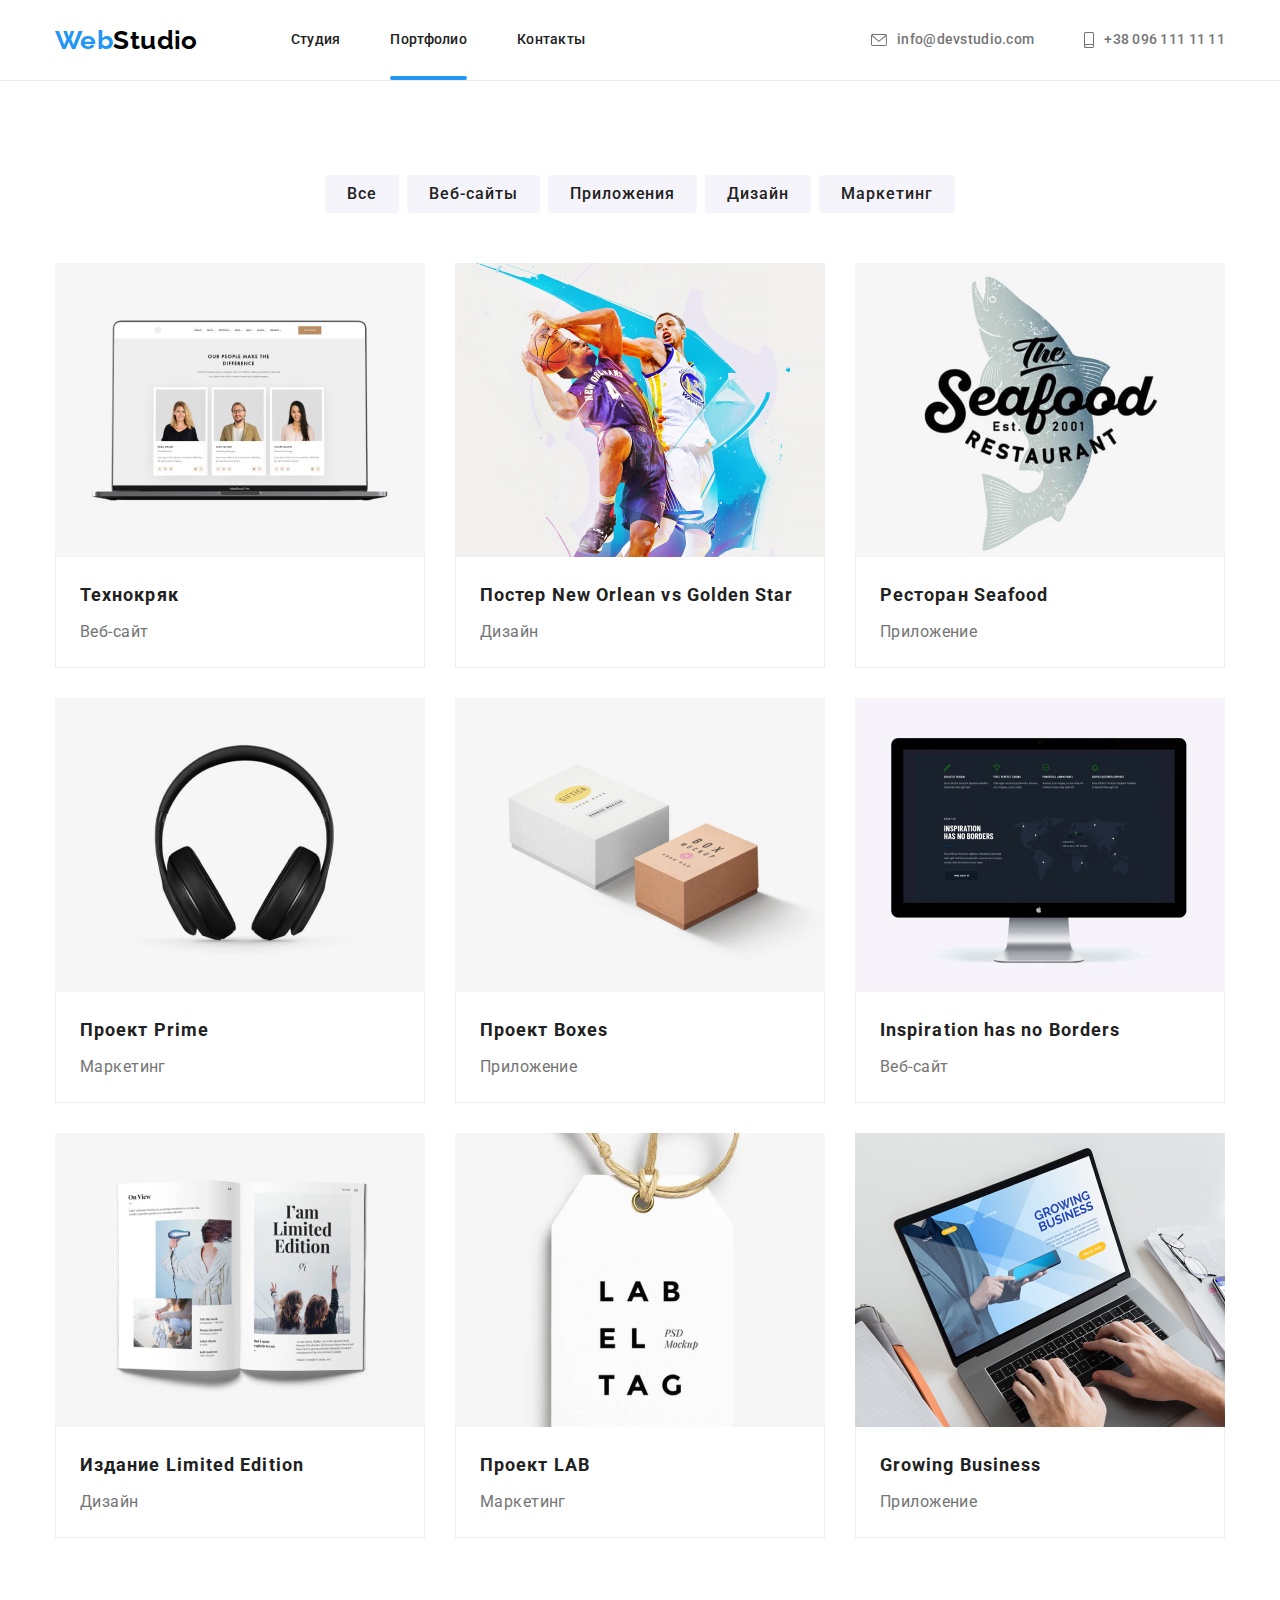
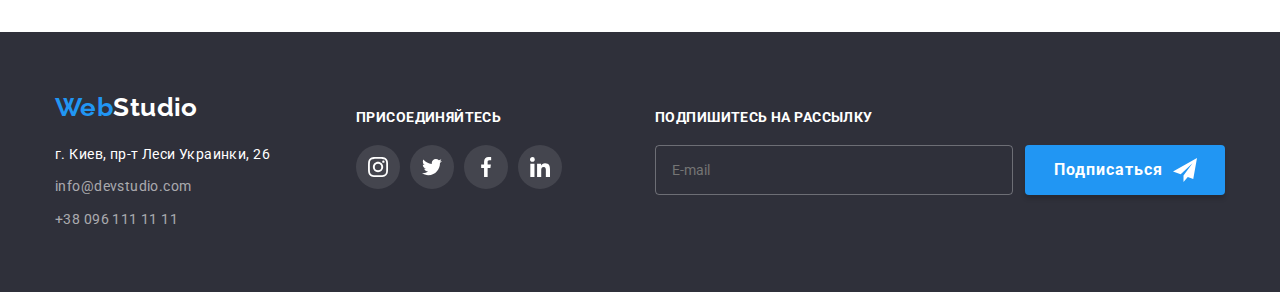
==== portfolio.html @ c4528b5d "initial commit" ====
<!DOCTYPE html>
<html lang="ru">
  <head>
    <meta charset="UTF-8" />
    <meta http-equiv="X-UA-Compatible" content="IE=edge" />
    <meta name="viewport" content="width=device-width, initial-scale=1.0" />
    <title>Portfolio</title>
    <link rel="preconnect" href="https://fonts.googleapis.com" />
    <link rel="preconnect" href="https://fonts.gstatic.com" crossorigin />
    <link
      href="https://fonts.googleapis.com/css2?family=Raleway:wght@700&family=Roboto:wght@400;500;700;900&display=swap"
      rel="stylesheet"
    />
    <link
      rel="stylesheet"
      href="https://cdnjs.cloudflare.com/ajax/libs/modern-normalize/1.1.0/modern-normalize.min.css"
    />
    <link rel="stylesheet" href="./css/main.min.css" />
  </head>
  <body>
    <header class="header">
      <div class="container main-nav">
        <nav class="main-nav__item">
          <a href="./index.html" class="logo"> <span>Web<span class="logo__item--black">Studio</span></a>
          <ul class="site-nav">
            <li class="site-nav__item"><a href="./index.html" class="site-nav__link">Студия</a></li>
            <li class="site-nav__item"><a href="./portfolio.html" class="site-nav__link site-nav__link--current">Портфолио</a></li>
            <li class="site-nav__item"><a href="" class="site-nav__link">Контакты</a></li>
          </ul>
        </nav>
        <ul class="address">
          <li class="address__item">
            <a href="mailto:info@devstudio.com" class="address__link">
              <svg width="16" height="12" class="address__icon">
                <use href="./img/sprite.svg#icon-envelope"></use></svg>
                info@devstudio.com
              </a>
          </li>
          <li class="address__item">
            <a href="tel:+380961111111" class="address__link">
              <svg width="10" height="16" class="address__icon">
                <use href="./img/sprite.svg#icon-smartphone"></use>
              </svg>
              +38 096 111 11 11</a>
          </li>
        </ul>
      </div>
    </header>

    <main>
      <section class="section">
        <div class="container">
          <ul class="filter">
            <li class="filter__item">
              <button type="button" class="button filter__button">Все</button>
            </li>
            <li class="filter__item">
              <button type="button" class="button filter__button">Веб-сайты</button>
            </li>
            <li class="filter__item">
              <button type="button" class="button filter__button">Приложения</button>
            </li>
            <li class="filter__item">
              <button type="button" class="button filter__button">Дизайн</button>
            </li>
            <li class="filter__item">
              <button type="button" class="button filter__button">Маркетинг</button>
            </li>
          </ul>

          <ul class="works-list">
            <li class="works-list__item">
              <a href="" class="works-list__link">
                <div class="works-list__thumb">
                  <div class="overlay">
                    <p class="overlay__description">
                      Технокряк это современная площадка распространения коронавируса. Компании
                      используют эту платформу для цифрового шпионажа и атак на защищённые сервера
                      конкурентов.
                    </p>
                  </div>
                  <img src="./img/techcrack.jpg" alt="Технокряк" class="works-list__image" />
                </div>

                <div class="works-list__meta">
                  <h3 class="works-list__title">Технокряк</h3>
                  <p class="works-list__description">Веб-сайт</p>
                </div>
              </a>
            </li>
            <li class="works-list__item">
              <a href="" class="works-list__link">
                <div class="works-list__thumb">
                  <div class="overlay">
                    <p class="overlay__description">
                      Технокряк это современная площадка распространения коронавируса. Компании
                      используют эту платформу для цифрового шпионажа и атак на защищённые сервера
                      конкурентов.
                    </p>
                  </div>
                  <img src="./img/poster.jpg" alt="Постер" class="works-list__image" />
                </div>

                <div class="works-list__meta">
                  <h3 class="works-list__title">Постер New Orlean vs Golden Star</h3>
                  <p class="works-list__description">Дизайн</p>
                </div>
              </a>
            </li>
            <li class="works-list__item">
              <a href="" class="works-list__link">
                <div class="works-list__thumb">
                  <div class="overlay">
                    <p class="overlay__description">
                      Технокряк это современная площадка распространения коронавируса. Компании
                      используют эту платформу для цифрового шпионажа и атак на защищённые сервера
                      конкурентов.
                    </p>
                  </div>
                  <img src="./img/seafood.jpg" alt="Seafood" class="works-list__image" />
                </div>

                <div class="works-list__meta">
                  <h3 class="works-list__title">Ресторан Seafood</h3>
                  <p class="works-list__description">Приложение</p>
                </div>
              </a>
            </li>
            <li class="works-list__item">
              <a href="" class="works-list__link">
                <div class="works-list__thumb">
                  <div class="overlay">
                    <p class="overlay__description">
                      Технокряк это современная площадка распространения коронавируса. Компании
                      используют эту платформу для цифрового шпионажа и атак на защищённые сервера
                      конкурентов.
                    </p>
                  </div>
                  <img src="./img/prime.jpg" alt="Prime" class="works-list__image" />
                </div>

                <div class="works-list__meta">
                  <h3 class="works-list__title">Проект Prime</h3>
                  <p class="works-list__description">Маркетинг</p>
                </div>
              </a>
            </li>
            <li class="works-list__item">
              <a href="" class="works-list__link">
                <div class="works-list__thumb">
                  <div class="overlay">
                    <p class="overlay__description">
                      Технокряк это современная площадка распространения коронавируса. Компании
                      используют эту платформу для цифрового шпионажа и атак на защищённые сервера
                      конкурентов.
                    </p>
                  </div>
                  <img src="./img/boxes.jpg" alt="Boxes" class="works-list__image" />
                </div>

                <div class="works-list__meta">
                  <h3 class="works-list__title">Проект Boxes</h3>
                  <p class="works-list__description">Приложение</p>
                </div>
              </a>
            </li>
            <li class="works-list__item">
              <a href="" class="works-list__link">
                <div class="works-list__thumb">
                  <div class="overlay">
                    <p class="overlay__description">
                      Технокряк это современная площадка распространения коронавируса. Компании
                      используют эту платформу для цифрового шпионажа и атак на защищённые сервера
                      конкурентов.
                    </p>
                  </div>
                  <img src="./img/inspiration.jpg" alt="Inspiration" class="works-list__image" />
                </div>

                <div class="works-list__meta">
                  <h3 class="works-list__title">Inspiration has no Borders</h3>
                  <p class="works-list__description">Веб-сайт</p>
                </div>
              </a>
            </li>
            <li class="works-list__item">
              <a href="" class="works-list__link">
                <div class="works-list__thumb">
                  <div class="overlay">
                    <p class="overlay__description">
                      Технокряк это современная площадка распространения коронавируса. Компании
                      используют эту платформу для цифрового шпионажа и атак на защищённые сервера
                      конкурентов.
                    </p>
                  </div>
                  <img src="./img/limited.jpg" alt="Limited Edition" class="works-list__image" />
                </div>

                <div class="works-list__meta">
                  <h3 class="works-list__title">Издание Limited Edition</h3>
                  <p class="works-list__description">Дизайн</p>
                </div>
              </a>
            </li>
            <li class="works-list__item">
              <a href="" class="works-list__link">
                <div class="works-list__thumb">
                  <div class="overlay">
                    <p class="overlay__description">
                      Технокряк это современная площадка распространения коронавируса. Компании
                      используют эту платформу для цифрового шпионажа и атак на защищённые сервера
                      конкурентов.
                    </p>
                  </div>
                  <img src="./img/lab.jpg" alt="Проект LAB" class="works-list__image" />
                </div>

                <div class="works-list__meta">
                  <h3 class="works-list__title">Проект LAB</h3>
                  <p class="works-list__description">Маркетинг</p>
                </div>
              </a>
            </li>
            <li class="works-list__item">
              <a href="" class="works-list__link">
                <div class="works-list__thumb">
                  <div class="overlay">
                    <p class="overlay__description">
                      Технокряк это современная площадка распространения коронавируса. Компании
                      используют эту платформу для цифрового шпионажа и атак на защищённые сервера
                      конкурентов.
                    </p>
                  </div>
                  <img src="./img/business.jpg" alt="Growing Business" class="works-list__image" />
                </div>
                <div class="works-list__meta">
                  <h3 class="works-list__title">Growing Business</h3>
                  <p class="works-list__description">Приложение</p>
                </div>
              </a>
            </li>
          </ul>
        </div>
      </section>
    </main>
    <footer class="footer">
      <div class="container footer__content">
        <div class="footer-address">
          <a href="./index.html" class="logo footer__logo">
            <span class="logo ">Web</span><span class="logo__item--white">Studio</span>
          </a>
          <address class="footer-address__item">г. Киев, пр-т Леси Украинки, 26</address>
          <ul class="contact">
            <li class="contact__item">
              <a href="mailto:info@devstudio.com" class="contact__link">info@devstudio.com</a>
            </li>
            <li class="contact__item">
              <a href="tel:+380961111111" class="contact__link">+38 096 111 11 11</a>
            </li>
          </ul>
        </div>
        <div class="footer-join">
          <h4 class="footer__title">Присоединяйтесь</h4>
          <ul class="social">
                  <li class="social__item">
                    <a href="/" class="social__link social__link--gray">
                      <svg class="social__icon social__icon--white">
                        <use href="./img/sprite.svg#icon-instagram"></use>
                      </svg>
                    </a>
                  </li>
                  <li class="social__item">
                    <a href="/" class="social__link social__link--gray">
                      <svg class="social__icon social__icon--white">
                        <use href="./img/sprite.svg#icon-twitter"></use>
                      </svg>
                    </a>
                  </li>
                  <li class="social__item">
                    <a href="/" class="social__link social__link--gray">
                      <svg class="social__icon social__icon--white">
                        <use href="./img/sprite.svg#icon-facebook"></use>
                      </svg>
                    </a>
                  </li>
                  <li class="social__item">
                    <a href="/" class="social__link social__link--gray">
                      <svg class="social__icon social__icon--white">
                        <use href="./img/sprite.svg#icon-linkedin"></use>
                      </svg>
                    </a>
                  </li>
                </ul>
        </div>
        <div class="footer__item footer__item--big-margin">
          <h4 class="footer__title">Подпишитесь на рассылку</h4>
          <form class="subscribe-form">
              <input type="email" class="subscribe-form__input" placeholder="E-mail" name="user-email">
            <button type="submit" class="subscribe-form__button button">Подписаться
              <svg class="subscribe-form__icon">
                  <use href="./img/sprite.svg#icon-send"></use>
                </svg>
              </button>
            </form>
        </div>
      </div>
    </footer>
  </body>
</html>
---- css/main.min.css ----
body{background-color:#fff;color:#757575;font-family:'Roboto', sans-serif;letter-spacing:0.03em;font-size:14px}a{text-decoration:none}ul{padding-left:0;margin-top:0;margin-bottom:0}h1,h2,h3,p{margin:0}ul{list-style:none}.container{width:1200px;margin-left:auto;margin-right:auto;padding-left:15px;padding-right:15px}.header{border-bottom:1px solid #ececec}.logo{display:-webkit-inline-box;display:-ms-inline-flexbox;display:inline-flex;color:#2196f3;font-family:'Raleway', sans-serif;font-weight:700;font-size:26px;line-height:1.19}.logo__item--black{color:#000}.logo__item--white{color:#fff}.main-nav,.main-nav__item{display:-webkit-box;display:-ms-flexbox;display:flex;-webkit-box-align:center;-ms-flex-align:center;align-items:center}.site-nav{position:relative;display:-webkit-box;display:-ms-flexbox;display:flex;margin-left:93px}.site-nav__item:not(:last-child){margin-right:50px}.site-nav__link{position:relative;display:block;padding-top:32px;padding-bottom:32px;color:#212121;font-weight:500;line-height:1.14;letter-spacing:0.02em;-webkit-transition:color 250ms cubic-bezier(0.4, 0, 0.2, 1);transition:color 250ms cubic-bezier(0.4, 0, 0.2, 1)}.site-nav__link:hover,.site-nav__link:focus{color:#2196f3}.site-nav__link--current::after{content:'';display:inline-block;position:absolute;left:0;bottom:0;width:100%;height:4px;background-color:#2196f3;border-radius:2px}.address{display:-webkit-box;display:-ms-flexbox;display:flex;margin-left:auto}.address__item{display:-webkit-inline-box;display:-ms-inline-flexbox;display:inline-flex;-webkit-box-align:center;-ms-flex-align:center;align-items:center}.address__link{display:-webkit-inline-box;display:-ms-inline-flexbox;display:inline-flex;-webkit-box-align:center;-ms-flex-align:center;align-items:center;color:#757575;font-weight:500;line-height:1.14;letter-spacing:0.02em;-webkit-transition:color 250ms cubic-bezier(0.4, 0, 0.2, 1);transition:color 250ms cubic-bezier(0.4, 0, 0.2, 1)}.address__icon{fill:currentColor;margin-right:10px;-webkit-transition:fill 250ms cubic-bezier(0.4, 0, 0.2, 1);transition:fill 250ms cubic-bezier(0.4, 0, 0.2, 1)}.address__item:not(:last-child){margin-right:50px}.address__link:hover,.address__link:focus{color:#2196f3}.addresses__link:hover .address__icon,.addresses__link:focus .address__icon{fill:#2196f3}.hero-bground{max-width:1600px;height:600px;margin-left:auto;margin-right:auto;background-image:-webkit-gradient(linear, left top, right top, from(rgba(47,48,58,0.4)), to(rgba(47,48,58,0.4))),url("../img/heroimage.jpg");background-image:linear-gradient(to right, rgba(47,48,58,0.4), rgba(47,48,58,0.4)),url("../img/heroimage.jpg");background-position:cover;background-color:#2f303a}.hero{padding-top:200px;padding-bottom:200px;text-align:center}.hero__title{color:#fff;font-weight:900;font-size:44px;line-height:1.36;text-align:center;letter-spacing:0.06em;text-transform:uppercase;width:696px;margin-bottom:30px;margin-right:auto;margin-left:auto}.button{font-weight:700;font-size:16px;line-height:1.87;letter-spacing:0.06em;color:#fff;background-color:#2196f3;border:none;padding:10px 32px;border-radius:4px;min-width:200px;-webkit-transition:background-color 250ms cubic-bezier(0.4, 0, 0.2, 1),color 250ms cubic-bezier(0.4, 0, 0.2, 1);transition:background-color 250ms cubic-bezier(0.4, 0, 0.2, 1),color 250ms cubic-bezier(0.4, 0, 0.2, 1);-webkit-box-shadow:0px 4px 4px rgba(0,0,0,0.15);box-shadow:0px 4px 4px rgba(0,0,0,0.15)}.button:hover,.button:focus{color:#2196f3;background-color:#fff;cursor:pointer}.backdrop{position:fixed;top:0;left:0;width:100%;height:100%;z-index:2;background-color:rgba(0,0,0,0.2);opacity:1;-webkit-transition:opacity 250ms cubic-bezier(0.4, 0, 0.2, 1);transition:opacity 250ms cubic-bezier(0.4, 0, 0.2, 1)}.is-hidden{opacity:0;pointer-events:none}.modal{position:absolute;top:50%;left:50%;padding:40px;-webkit-transform:translate(-50%, -50%) scale(1);transform:translate(-50%, -50%) scale(1);width:528px;height:581px;-webkit-box-shadow:0px 1px 3px rgba(0,0,0,0.12),0px 1px 1px rgba(0,0,0,0.14),0px 2px 1px rgba(0,0,0,0.2);box-shadow:0px 1px 3px rgba(0,0,0,0.12),0px 1px 1px rgba(0,0,0,0.14),0px 2px 1px rgba(0,0,0,0.2);border-radius:4px;background-color:#fff;-webkit-transform:translate(-50%, -50%) scale(1.1);transform:translate(-50%, -50%) scale(1.1);-webkit-transition:-webkit-transform 250ms cubic-bezier(0.4, 0, 0.2, 1);transition:-webkit-transform 250ms cubic-bezier(0.4, 0, 0.2, 1);transition:transform 250ms cubic-bezier(0.4, 0, 0.2, 1);transition:transform 250ms cubic-bezier(0.4, 0, 0.2, 1), -webkit-transform 250ms cubic-bezier(0.4, 0, 0.2, 1)}.modal__title{font-weight:700;font-size:20px;line-height:1.15;text-align:center;color:#212121;margin-bottom:30px}.close{position:absolute;top:8px;right:8px;cursor:pointer;border:1px solid rgba(0,0,0,0.1);border-radius:50%;width:32px;height:32px;padding:6px;background-color:#fff}.close__icon{width:18px;height:18px;-webkit-transition:fill 250ms cubic-bezier(0.4, 0, 0.2, 1);transition:fill 250ms cubic-bezier(0.4, 0, 0.2, 1)}.close:hover .close__icon,.close:focus .close__icon{fill:#2196f3}.form__block{margin-bottom:10px}.form__block--big-margin{margin-bottom:20px}.form__label{display:block;width:auto;font-size:12px;line-height:1.16;letter-spacing:0.01em;color:#757575;text-align:left}.form__field{position:relative}.form__input{display:block;width:100%;height:40px;padding:11px 12px;padding-left:42px;margin-top:4px;border:1px solid rgba(33,33,33,0.2);border-radius:4px;outline:none;-webkit-transition:border-color 250ms cubic-bezier(0.4, 0, 0.2, 1);transition:border-color 250ms cubic-bezier(0.4, 0, 0.2, 1)}.form__icon{position:absolute;top:50%;left:12px;-webkit-transform:translateY(-50%);transform:translateY(-50%);width:18px;height:18px;-webkit-transition:fill 250ms cubic-bezier(0.4, 0, 0.2, 1);transition:fill 250ms cubic-bezier(0.4, 0, 0.2, 1)}.form__input:focus{border:1px solid #2196f3}.form__input:focus+.form__icon{fill:#2196f3}.form__input--big{padding-left:16px;height:120px;resize:none}.form__input--big::-webkit-input-placeholder{color:rgba(117,117,117,0.5)}.form__input--big:-ms-input-placeholder{color:rgba(117,117,117,0.5)}.form__input--big::-ms-input-placeholder{color:rgba(117,117,117,0.5)}.form__input--big::placeholder{color:rgba(117,117,117,0.5)}.policy{display:-webkit-box;display:-ms-flexbox;display:flex;-webkit-box-align:center;-ms-flex-align:center;align-items:center;font-size:14px;line-height:1.71}.policy__link{display:inline-block;color:#2196f3;text-decoration:underline;margin-left:5px}.policy__submit{margin-top:30px}.policy__checkbox{position:absolute;width:1px;height:1px;margin:-1px;border:0;padding:0;clip:rect(0 0 0 0);overflow:hidden}.policy__checkbox--custom{display:block;width:16px;height:15px;background-color:#fff;border:2px solid #212121;border-radius:2px;margin-right:7px}.policy__checkbox:checked+.policy__checkbox--custom{background-color:#2196f3;background-image:url(../img/icon-check.svg);background-size:cover;border-color:transparent;background-origin:border-box}.section{padding:94px 0}.section--no-padding{padding-top:0}.section__title{color:#212121;font-weight:700;font-size:36px;line-height:1.17;text-align:center;margin-bottom:50px}.section--gray{background-color:#f5f4fa}.benefit{display:-webkit-inline-box;display:-ms-inline-flexbox;display:inline-flex}.benefit__item:not(:last-child){margin-right:30px}.benefit__thumb{display:-webkit-box;display:-ms-flexbox;display:flex;width:270px;height:120px;background-color:#f5f4fa;border-radius:4px;padding-top:25px;padding-bottom:25px;margin-bottom:30px;margin-right:0}.benefit__icon{width:70px;height:70px;margin-left:auto;margin-right:auto;-webkit-box-align:center;-ms-flex-align:center;align-items:center}.benefit__title{color:#212121;font-weight:700;font-size:14px;line-height:1.14;text-transform:uppercase;margin-bottom:10px}.benefit__description{font-weight:400;font-size:14px;line-height:1.71}.works{display:-webkit-box;display:-ms-flexbox;display:flex}.works__image{display:block;width:370px}.works__thumb{position:relative}.works__description{position:absolute;left:0;bottom:0;width:100%;height:70px;padding-top:27px;color:#fff;background-color:rgba(47,48,58,0.8);text-align:center;font-weight:700;line-height:1.14;text-align:center;text-transform:uppercase}.works__item:not(:last-child){margin-right:30px}.team{display:-webkit-box;display:-ms-flexbox;display:flex}.team__item{background-color:#fff;-webkit-box-shadow:0px 1px 3px rgba(0,0,0,0.12),0px 1px 1px rgba(0,0,0,0.14),0px 2px 1px rgba(0,0,0,0.2);box-shadow:0px 1px 3px rgba(0,0,0,0.12),0px 1px 1px rgba(0,0,0,0.14),0px 2px 1px rgba(0,0,0,0.2);border-radius:0px 0px 4px 4px}.team__image{display:block;width:270px}.team__title{color:var(--title-text-color);margin-bottom:10px;font-weight:500;font-size:16px;line-height:1.19;text-align:center}.team__profession{font-weight:400;font-size:16px;line-height:1.19;text-align:center;margin-bottom:16px}.team__description{padding-top:30px;padding-bottom:30px}.team__item:not(:last-child){margin-right:30px}.social{display:-webkit-box;display:-ms-flexbox;display:flex;-webkit-box-pack:center;-ms-flex-pack:center;justify-content:center}.social__icon{width:20px;height:20px;fill:#afb1b8;-webkit-transition:fill 250ms cubic-bezier(0.4, 0, 0.2, 1);transition:fill 250ms cubic-bezier(0.4, 0, 0.2, 1)}.social__icon--white{fill:#fff}.social__link{display:-webkit-inline-box;display:-ms-inline-flexbox;display:inline-flex;width:44px;height:44px;padding:12px;border-radius:50%;-webkit-transition:background-color 250ms cubic-bezier(0.4, 0, 0.2, 1);transition:background-color 250ms cubic-bezier(0.4, 0, 0.2, 1)}.social__link:hover,.social__link:focus{background-color:#2196f3}.social__link:hover .social__icon,.social__link:focus .social__icon{fill:#fff}.social__link--gray{background-color:rgba(255,255,255,0.1)}.social__item:not(:last-child){margin-right:10px}.client{display:-webkit-inline-box;display:-ms-inline-flexbox;display:inline-flex}.client__link{display:-webkit-inline-box;display:-ms-inline-flexbox;display:inline-flex;padding:16px 32px;border:1px solid #afb1b8;border-radius:4px;-webkit-transition:border-color 250ms cubic-bezier(0.4, 0, 0.2, 1);transition:border-color 250ms cubic-bezier(0.4, 0, 0.2, 1)}.client__icon{width:106px;height:60px;fill:#afb1b8;-webkit-transition:fill 250ms cubic-bezier(0.4, 0, 0.2, 1);transition:fill 250ms cubic-bezier(0.4, 0, 0.2, 1)}.client__item:not(:last-child){margin-right:30px}.client__link:hover,.client__link:focus{border:1px solid #2196f3}.client__link:hover .client__icon,.client__link:focus .client__icon{fill:#2196f3}.footer{padding:60px 0;background-color:#2f303a}.footer__content{display:-webkit-box;display:-ms-flexbox;display:flex}.footer__logo{margin-bottom:20px}.footer__title{color:#fff;text-transform:uppercase;font-weight:700;font-size:14px;line-height:1.14}.footer-address{margin-right:70px}.footer-address__item{display:inline-block;font-style:normal;color:#fff;margin-bottom:9px;font-weight:400;font-size:14px;line-height:1.71}.contact{font-weight:400;font-size:14px;line-height:1.71}.contact__link{color:rgba(255,255,255,0.6);-webkit-transition:color 250ms cubic-bezier(0.4, 0, 0.2, 1);transition:color 250ms cubic-bezier(0.4, 0, 0.2, 1)}.contact__link:hover,.contact__link:focus{color:#2196f3}.contact__item:not(:last-child){margin-bottom:9px}.footer-join{margin-right:93px}.subscribe-form{display:-webkit-box;display:-ms-flexbox;display:flex}.subscribe-form__input{width:358px;height:50px;margin-right:12px;background-color:transparent;border:1px solid rgba(255,255,255,0.3);padding:15px 16px;outline:none;border-radius:4px;color:#fff;-webkit-transition:border-color 250ms cubic-bezier(0.4, 0, 0.2, 1);transition:border-color 250ms cubic-bezier(0.4, 0, 0.2, 1)}.subscribe-form__button{display:-webkit-box;display:-ms-flexbox;display:flex;-webkit-box-align:center;-ms-flex-align:center;align-items:center;padding-left:29px;padding-right:28px}.subscribe-form__icon{width:24px;height:24px;margin-left:10px;fill:#fff;-webkit-transition:fill 250ms cubic-bezier(0.4, 0, 0.2, 1);transition:fill 250ms cubic-bezier(0.4, 0, 0.2, 1)}.subscribe-form__input:focus{border:1px solid #2196f3}.subscribe-form__button:hover .subscribe-form__icon{fill:#2196f3}.filter{display:-webkit-box;display:-ms-flexbox;display:flex;-webkit-box-pack:center;-ms-flex-pack:center;justify-content:center;margin-bottom:50px}.filter__item:not(:last-child){margin-right:8px}.filter__button{padding:6px 22px;color:#212121;background-color:#f5f4fa;font-weight:500;line-height:1.62;-webkit-box-shadow:none;box-shadow:none;min-width:auto;-webkit-transition:background-color 250ms cubic-bezier(0.4, 0, 0.2, 1),color 250ms cubic-bezier(0.4, 0, 0.2, 1),-webkit-box-shadow 250ms cubic-bezier(0.4, 0, 0.2, 1);transition:background-color 250ms cubic-bezier(0.4, 0, 0.2, 1),color 250ms cubic-bezier(0.4, 0, 0.2, 1),-webkit-box-shadow 250ms cubic-bezier(0.4, 0, 0.2, 1);transition:background-color 250ms cubic-bezier(0.4, 0, 0.2, 1),color 250ms cubic-bezier(0.4, 0, 0.2, 1),box-shadow 250ms cubic-bezier(0.4, 0, 0.2, 1);transition:background-color 250ms cubic-bezier(0.4, 0, 0.2, 1),color 250ms cubic-bezier(0.4, 0, 0.2, 1),box-shadow 250ms cubic-bezier(0.4, 0, 0.2, 1),-webkit-box-shadow 250ms cubic-bezier(0.4, 0, 0.2, 1)}.filter__button:hover,.filter__button:focus{color:#fff;background-color:#2196f3;-webkit-box-shadow:0px 3px 1px rgba(0,0,0,0.1),0px 1px 2px rgba(0,0,0,0.08),0px 2px 2px rgba(0,0,0,0.12);box-shadow:0px 3px 1px rgba(0,0,0,0.1),0px 1px 2px rgba(0,0,0,0.08),0px 2px 2px rgba(0,0,0,0.12)}.works-list{display:-webkit-box;display:-ms-flexbox;display:flex;-ms-flex-wrap:wrap;flex-wrap:wrap;-webkit-box-pack:justify;-ms-flex-pack:justify;justify-content:space-between}.works-list__image{display:block;width:370px}.works-list__link{display:block;text-decoration:none}.works-list__title{color:#212121;font-weight:700;font-size:18px;line-height:2;letter-spacing:0.06em;margin-bottom:4px}.works-list__description{color:#757575;font-size:16px;line-height:1.87}.works-list__meta{padding-top:20px;padding-bottom:20px;padding-right:24px;padding-left:24px;border-bottom:1px solid #eeeeee;border-right:1px solid #eeeeee;border-left:1px solid #eeeeee}.works-list__thumb{position:relative;overflow:hidden}.works-list__item{width:370px;margin-right:30px;margin-bottom:30px}.works-list__item:hover,.works-list__item:focus{-webkit-box-shadow:0px 1px 1px rgba(0,0,0,0.12),0px 4px 4px rgba(0,0,0,0.06),1px 4px 6px rgba(0,0,0,0.16);box-shadow:0px 1px 1px rgba(0,0,0,0.12),0px 4px 4px rgba(0,0,0,0.06),1px 4px 6px rgba(0,0,0,0.16)}.works-list__item:nth-last-child(-n+3){margin-bottom:0}.works-list__item:nth-child(3n){margin-right:0}.overlay{position:absolute;top:0;left:0;width:100%;height:100%;-webkit-transform:translateY(100%);transform:translateY(100%);background:rgba(33,150,243,0.9);-webkit-transition:-webkit-transform 250ms cubic-bezier(0.4, 0, 0.2, 1);transition:-webkit-transform 250ms cubic-bezier(0.4, 0, 0.2, 1);transition:transform 250ms cubic-bezier(0.4, 0, 0.2, 1);transition:transform 250ms cubic-bezier(0.4, 0, 0.2, 1), -webkit-transform 250ms cubic-bezier(0.4, 0, 0.2, 1)}.overlay__description{padding:63px 24px;font-weight:400;font-size:18px;line-height:1.56;color:#ffffff}.works-list__link:hover .overlay,.works-list__link:focus .overlay{-webkit-transform:translateY(0);transform:translateY(0)}
/*# sourceMappingURL=main.min.css.map */
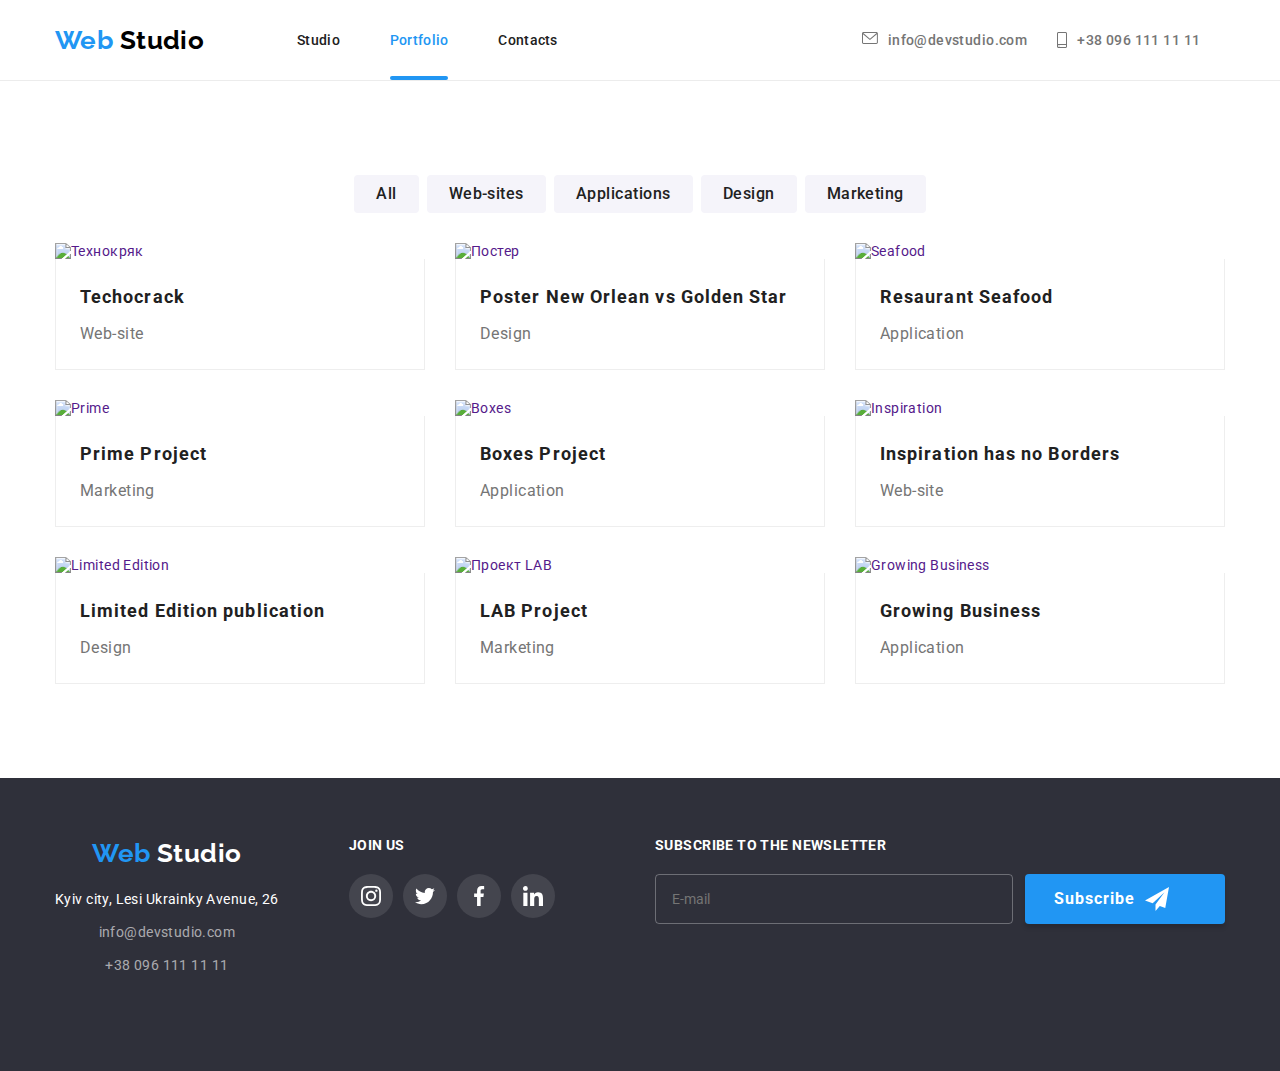
==== commit 72901a07: "Change lang" ====
--- a/portfolio.html
+++ b/portfolio.html
@@ -1,5 +1,5 @@
 <!DOCTYPE html>
-<html lang="ru">
+<html lang="en">
   <head>
     <meta charset="UTF-8" />
     <meta http-equiv="X-UA-Compatible" content="IE=edge" />
@@ -7,235 +7,207 @@
     <title>Portfolio</title>
     <link rel="preconnect" href="https://fonts.googleapis.com" />
     <link rel="preconnect" href="https://fonts.gstatic.com" crossorigin />
-    <link
-      href="https://fonts.googleapis.com/css2?family=Raleway:wght@700&family=Roboto:wght@400;500;700;900&display=swap"
-      rel="stylesheet"
-    />
-    <link
-      rel="stylesheet"
-      href="https://cdnjs.cloudflare.com/ajax/libs/modern-normalize/1.1.0/modern-normalize.min.css"
-    />
+    <link href="https://fonts.googleapis.com/css2?family=Raleway:wght@700&family=Roboto:wght@400;500;700;900&display=swap" rel="stylesheet" />
+    <link rel="stylesheet" href="https://cdnjs.cloudflare.com/ajax/libs/modern-normalize/1.1.0/modern-normalize.min.css" />
     <link rel="stylesheet" href="./css/main.min.css" />
   </head>
   <body>
     <header class="header">
       <div class="container main-nav">
         <nav class="main-nav__item">
-          <a href="./index.html" class="logo"> <span>Web<span class="logo__item--black">Studio</span></a>
-          <ul class="site-nav">
-            <li class="site-nav__item"><a href="./index.html" class="site-nav__link">Студия</a></li>
-            <li class="site-nav__item"><a href="./portfolio.html" class="site-nav__link site-nav__link--current">Портфолио</a></li>
-            <li class="site-nav__item"><a href="" class="site-nav__link">Контакты</a></li>
-          </ul>
+          <a href="./index.html" class="logo">
+            <span>Web <span class="logo__item--black">Studio</span>
+          </a>
+          <button type="button" class="menu-button js-open-menu">
+            <svg class="" width=40 height=40 aria-label="Open modal menu">
+              <use class="icon-menu" href="./img/sprite.svg#menu"></use>
+            </svg>
+          </button>
+          <div class="menu-container js-menu-container">
+            <button type="button" class="menu-button js-close-menu">
+              <svg class="" width=40 height=40 aria-label="Close modal menu">
+                <use class="icon-menu" href="./img/sprite.svg#cross"></use>
+              </svg>
+            </button>
+            <ul class="site-nav">
+              <li class="site-nav__item">
+                <a href="./index.html" class="site-nav__link ">Studio</a>
+              </li>
+              <li class="site-nav__item">
+                <a href="./portfolio.html" class="site-nav__link site-nav__link--current">Portfolio</a>
+              </li>
+              <li class="site-nav__item">
+                <a href="" class="site-nav__link">Contacts</a>
+              </li>
+            </ul>
+            <ul class="address">
+              <li class="address__item">
+                <a href="mailto:info@devstudio.com" class="address__link">
+                  <svg width="16" height="12" class="address__icon">
+                    <use href="./img/sprite.svg#icon-envelope"></use>
+                  </svg> info@devstudio.com </a>
+              </li>
+              <li class="address__item">
+                <a href="tel:+380961111111" class="address__link address__link--big">
+                  <svg width="10" height="16" class="address__icon">
+                    <use href="./img/sprite.svg#icon-smartphone"></use>
+                  </svg> +38 096 111 11 11 </a>
+              </li>
+            </ul>
+            <div class="social-set">
+              <a class="social-set__item" href="/">Instagram</a>
+              <a class="social-set__item" href="/">Twitter</a>
+              <a class="social-set__item" href="/">Facebook</a>
+              <a class="social-set__item" href="/">Linkedin</a>
+            </div>
+          </div>
         </nav>
-        <ul class="address">
-          <li class="address__item">
-            <a href="mailto:info@devstudio.com" class="address__link">
-              <svg width="16" height="12" class="address__icon">
-                <use href="./img/sprite.svg#icon-envelope"></use></svg>
-                info@devstudio.com
-              </a>
-          </li>
-          <li class="address__item">
-            <a href="tel:+380961111111" class="address__link">
-              <svg width="10" height="16" class="address__icon">
-                <use href="./img/sprite.svg#icon-smartphone"></use>
-              </svg>
-              +38 096 111 11 11</a>
-          </li>
-        </ul>
       </div>
     </header>
-
     <main>
       <section class="section">
         <div class="container">
           <ul class="filter">
             <li class="filter__item">
-              <button type="button" class="button filter__button">Все</button>
-            </li>
-            <li class="filter__item">
-              <button type="button" class="button filter__button">Веб-сайты</button>
-            </li>
-            <li class="filter__item">
-              <button type="button" class="button filter__button">Приложения</button>
-            </li>
-            <li class="filter__item">
-              <button type="button" class="button filter__button">Дизайн</button>
-            </li>
-            <li class="filter__item">
-              <button type="button" class="button filter__button">Маркетинг</button>
+              <button type="button" class="button filter__button">All</button>
+            </li>
+            <li class="filter__item">
+              <button type="button" class="button filter__button">Web-sites</button>
+            </li>
+            <li class="filter__item">
+              <button type="button" class="button filter__button">Applications</button>
+            </li>
+            <li class="filter__item">
+              <button type="button" class="button filter__button">Design</button>
+            </li>
+            <li class="filter__item">
+              <button type="button" class="button filter__button">Marketing</button>
             </li>
           </ul>
-
           <ul class="works-list">
             <li class="works-list__item">
               <a href="" class="works-list__link">
                 <div class="works-list__thumb">
                   <div class="overlay">
-                    <p class="overlay__description">
-                      Технокряк это современная площадка распространения коронавируса. Компании
-                      используют эту платформу для цифрового шпионажа и атак на защищённые сервера
-                      конкурентов.
-                    </p>
-                  </div>
-                  <img src="./img/techcrack.jpg" alt="Технокряк" class="works-list__image" />
-                </div>
-
-                <div class="works-list__meta">
-                  <h3 class="works-list__title">Технокряк</h3>
-                  <p class="works-list__description">Веб-сайт</p>
-                </div>
-              </a>
-            </li>
-            <li class="works-list__item">
-              <a href="" class="works-list__link">
-                <div class="works-list__thumb">
-                  <div class="overlay">
-                    <p class="overlay__description">
-                      Технокряк это современная площадка распространения коронавируса. Компании
-                      используют эту платформу для цифрового шпионажа и атак на защищённые сервера
-                      конкурентов.
-                    </p>
-                  </div>
-                  <img src="./img/poster.jpg" alt="Постер" class="works-list__image" />
-                </div>
-
-                <div class="works-list__meta">
-                  <h3 class="works-list__title">Постер New Orlean vs Golden Star</h3>
-                  <p class="works-list__description">Дизайн</p>
-                </div>
-              </a>
-            </li>
-            <li class="works-list__item">
-              <a href="" class="works-list__link">
-                <div class="works-list__thumb">
-                  <div class="overlay">
-                    <p class="overlay__description">
-                      Технокряк это современная площадка распространения коронавируса. Компании
-                      используют эту платформу для цифрового шпионажа и атак на защищённые сервера
-                      конкурентов.
-                    </p>
-                  </div>
-                  <img src="./img/seafood.jpg" alt="Seafood" class="works-list__image" />
-                </div>
-
-                <div class="works-list__meta">
-                  <h3 class="works-list__title">Ресторан Seafood</h3>
-                  <p class="works-list__description">Приложение</p>
-                </div>
-              </a>
-            </li>
-            <li class="works-list__item">
-              <a href="" class="works-list__link">
-                <div class="works-list__thumb">
-                  <div class="overlay">
-                    <p class="overlay__description">
-                      Технокряк это современная площадка распространения коронавируса. Компании
-                      используют эту платформу для цифрового шпионажа и атак на защищённые сервера
-                      конкурентов.
-                    </p>
-                  </div>
-                  <img src="./img/prime.jpg" alt="Prime" class="works-list__image" />
-                </div>
-
-                <div class="works-list__meta">
-                  <h3 class="works-list__title">Проект Prime</h3>
-                  <p class="works-list__description">Маркетинг</p>
-                </div>
-              </a>
-            </li>
-            <li class="works-list__item">
-              <a href="" class="works-list__link">
-                <div class="works-list__thumb">
-                  <div class="overlay">
-                    <p class="overlay__description">
-                      Технокряк это современная площадка распространения коронавируса. Компании
-                      используют эту платформу для цифрового шпионажа и атак на защищённые сервера
-                      конкурентов.
-                    </p>
-                  </div>
-                  <img src="./img/boxes.jpg" alt="Boxes" class="works-list__image" />
-                </div>
-
-                <div class="works-list__meta">
-                  <h3 class="works-list__title">Проект Boxes</h3>
-                  <p class="works-list__description">Приложение</p>
-                </div>
-              </a>
-            </li>
-            <li class="works-list__item">
-              <a href="" class="works-list__link">
-                <div class="works-list__thumb">
-                  <div class="overlay">
-                    <p class="overlay__description">
-                      Технокряк это современная площадка распространения коронавируса. Компании
-                      используют эту платформу для цифрового шпионажа и атак на защищённые сервера
-                      конкурентов.
-                    </p>
-                  </div>
-                  <img src="./img/inspiration.jpg" alt="Inspiration" class="works-list__image" />
-                </div>
-
+                    <p class="overlay__description"> Lorem ipsum dolor sit amet, consectetur adipisicing elit. Quas ad adipisci pariatur nostrum iure mollitia sequi officia sunt quis delectus. </p>
+                  </div>
+                  <img srcset="./img/techcrack_1x.jpg 1x, ./img/techcrack_2x.jpg 2x" src="./img/techcrack_1x.jpg" alt="Технокряк" class="works-list__image" />
+                </div>
+                <div class="works-list__meta">
+                  <h3 class="works-list__title">Techocrack</h3>
+                  <p class="works-list__description">Web-site</p>
+                </div>
+              </a>
+            </li>
+            <li class="works-list__item">
+              <a href="" class="works-list__link">
+                <div class="works-list__thumb">
+                  <div class="overlay">
+                    <p class="overlay__description"> Lorem ipsum dolor sit amet, consectetur adipisicing elit. Quas ad adipisci pariatur nostrum iure mollitia sequi officia sunt quis delectus. </p>
+                  </div>
+                  <img srcset="./img/poster_1x.jpg 1x, ./img/poster_2x.jpg 2x" src="./img/poster_1x.jpg" alt="Постер" class="works-list__image" />
+                </div>
+                <div class="works-list__meta">
+                  <h3 class="works-list__title">Poster New Orlean vs Golden Star</h3>
+                  <p class="works-list__description">Design</p>
+                </div>
+              </a>
+            </li>
+            <li class="works-list__item">
+              <a href="" class="works-list__link">
+                <div class="works-list__thumb">
+                  <div class="overlay">
+                    <p class="overlay__description"> Lorem ipsum dolor sit amet, consectetur adipisicing elit. Quas ad adipisci pariatur nostrum iure mollitia sequi officia sunt quis delectus. </p>
+                  </div>
+                  <img srcset="./img/seafood_1x.jpg 1x, ./img/seafood_2x.jpg 2x" src="./img/seafood_1x.jpg" alt="Seafood" class="works-list__image" />
+                </div>
+                <div class="works-list__meta">
+                  <h3 class="works-list__title">Resaurant Seafood</h3>
+                  <p class="works-list__description">Application</p>
+                </div>
+              </a>
+            </li>
+            <li class="works-list__item">
+              <a href="" class="works-list__link">
+                <div class="works-list__thumb">
+                  <div class="overlay">
+                    <p class="overlay__description"> Lorem ipsum dolor sit amet, consectetur adipisicing elit. Quas ad adipisci pariatur nostrum iure mollitia sequi officia sunt quis delectus. </p>
+                  </div>
+                  <img srcset="./img/prime_1x.jpg 1x, ./img/prime_2x.jpg 2x" src="./img/prime_1x.jpg" alt="Prime" class="works-list__image" />
+                </div>
+                <div class="works-list__meta">
+                  <h3 class="works-list__title">Prime Project</h3>
+                  <p class="works-list__description">Marketing</p>
+                </div>
+              </a>
+            </li>
+            <li class="works-list__item">
+              <a href="" class="works-list__link">
+                <div class="works-list__thumb">
+                  <div class="overlay">
+                    <p class="overlay__description"> Lorem ipsum dolor sit amet, consectetur adipisicing elit. Quas ad adipisci pariatur nostrum iure mollitia sequi officia sunt quis delectus. </p>
+                  </div>
+                  <img srcset="./img/boxes_1x.jpg 1x, ./img/boxes_2x.jpg 2x" src="./img/boxes_1x.jpg" alt="Boxes" class="works-list__image" />
+                </div>
+                <div class="works-list__meta">
+                  <h3 class="works-list__title">Boxes Project</h3>
+                  <p class="works-list__description">Application</p>
+                </div>
+              </a>
+            </li>
+            <li class="works-list__item">
+              <a href="" class="works-list__link">
+                <div class="works-list__thumb">
+                  <div class="overlay">
+                    <p class="overlay__description"> Lorem ipsum dolor sit amet, consectetur adipisicing elit. Quas ad adipisci pariatur nostrum iure mollitia sequi officia sunt quis delectus. </p>
+                  </div>
+                  <img srcset="./img/inspiration_1x.jpg 1x, ./img/inspiration_2x.jpg 2x" src="./img/inspiration_1x.jpg" alt="Inspiration" class="works-list__image" />
+                </div>
                 <div class="works-list__meta">
                   <h3 class="works-list__title">Inspiration has no Borders</h3>
-                  <p class="works-list__description">Веб-сайт</p>
-                </div>
-              </a>
-            </li>
-            <li class="works-list__item">
-              <a href="" class="works-list__link">
-                <div class="works-list__thumb">
-                  <div class="overlay">
-                    <p class="overlay__description">
-                      Технокряк это современная площадка распространения коронавируса. Компании
-                      используют эту платформу для цифрового шпионажа и атак на защищённые сервера
-                      конкурентов.
-                    </p>
-                  </div>
-                  <img src="./img/limited.jpg" alt="Limited Edition" class="works-list__image" />
-                </div>
-
-                <div class="works-list__meta">
-                  <h3 class="works-list__title">Издание Limited Edition</h3>
-                  <p class="works-list__description">Дизайн</p>
-                </div>
-              </a>
-            </li>
-            <li class="works-list__item">
-              <a href="" class="works-list__link">
-                <div class="works-list__thumb">
-                  <div class="overlay">
-                    <p class="overlay__description">
-                      Технокряк это современная площадка распространения коронавируса. Компании
-                      используют эту платформу для цифрового шпионажа и атак на защищённые сервера
-                      конкурентов.
-                    </p>
-                  </div>
-                  <img src="./img/lab.jpg" alt="Проект LAB" class="works-list__image" />
-                </div>
-
-                <div class="works-list__meta">
-                  <h3 class="works-list__title">Проект LAB</h3>
-                  <p class="works-list__description">Маркетинг</p>
-                </div>
-              </a>
-            </li>
-            <li class="works-list__item">
-              <a href="" class="works-list__link">
-                <div class="works-list__thumb">
-                  <div class="overlay">
-                    <p class="overlay__description">
-                      Технокряк это современная площадка распространения коронавируса. Компании
-                      используют эту платформу для цифрового шпионажа и атак на защищённые сервера
-                      конкурентов.
-                    </p>
-                  </div>
-                  <img src="./img/business.jpg" alt="Growing Business" class="works-list__image" />
+                  <p class="works-list__description">Web-site</p>
+                </div>
+              </a>
+            </li>
+            <li class="works-list__item">
+              <a href="" class="works-list__link">
+                <div class="works-list__thumb">
+                  <div class="overlay">
+                    <p class="overlay__description"> Lorem ipsum dolor sit amet, consectetur adipisicing elit. Quas ad adipisci pariatur nostrum iure mollitia sequi officia sunt quis delectus. </p>
+                  </div>
+                  <img srcset="./img/limited_1x.jpg 1x, ./img/limited_2x.jpg 2x" src="./img/limited_1x.jpg" alt="Limited Edition" class="works-list__image" />
+                </div>
+                <div class="works-list__meta">
+                  <h3 class="works-list__title">Limited Edition publication</h3>
+                  <p class="works-list__description">Design</p>
+                </div>
+              </a>
+            </li>
+            <li class="works-list__item">
+              <a href="" class="works-list__link">
+                <div class="works-list__thumb">
+                  <div class="overlay">
+                    <p class="overlay__description"> Lorem ipsum dolor sit amet, consectetur adipisicing elit. Quas ad adipisci pariatur nostrum iure mollitia sequi officia sunt quis delectus. </p>
+                  </div>
+                  <img srcset="./img/lab_1x.jpg 1x, ./img/lab_2x.jpg 2x" src="./img/lab_1x.jpg" alt="Проект LAB" class="works-list__image" />
+                </div>
+                <div class="works-list__meta">
+                  <h3 class="works-list__title">LAB Project</h3>
+                  <p class="works-list__description">Marketing</p>
+                </div>
+              </a>
+            </li>
+            <li class="works-list__item">
+              <a href="" class="works-list__link">
+                <div class="works-list__thumb">
+                  <div class="overlay">
+                    <p class="overlay__description"> Lorem ipsum dolor sit amet, consectetur adipisicing elit. Quas ad adipisci pariatur nostrum iure mollitia sequi officia sunt quis delectus. </p>
+                  </div>
+                  <img srcset="./img/business_1x.jpg 1x, ./img/business_2x.jpg 2x" src="./img/business_1x.jpg" alt="Growing Business" class="works-list__image" />
                 </div>
                 <div class="works-list__meta">
                   <h3 class="works-list__title">Growing Business</h3>
-                  <p class="works-list__description">Приложение</p>
+                  <p class="works-list__description">Application</p>
                 </div>
               </a>
             </li>
@@ -245,65 +217,69 @@
     </main>
     <footer class="footer">
       <div class="container footer__content">
-        <div class="footer-address">
-          <a href="./index.html" class="logo footer__logo">
-            <span class="logo ">Web</span><span class="logo__item--white">Studio</span>
-          </a>
-          <address class="footer-address__item">г. Киев, пр-т Леси Украинки, 26</address>
-          <ul class="contact">
-            <li class="contact__item">
-              <a href="mailto:info@devstudio.com" class="contact__link">info@devstudio.com</a>
-            </li>
-            <li class="contact__item">
-              <a href="tel:+380961111111" class="contact__link">+38 096 111 11 11</a>
-            </li>
-          </ul>
-        </div>
-        <div class="footer-join">
-          <h4 class="footer__title">Присоединяйтесь</h4>
-          <ul class="social">
-                  <li class="social__item">
-                    <a href="/" class="social__link social__link--gray">
-                      <svg class="social__icon social__icon--white">
-                        <use href="./img/sprite.svg#icon-instagram"></use>
-                      </svg>
-                    </a>
-                  </li>
-                  <li class="social__item">
-                    <a href="/" class="social__link social__link--gray">
-                      <svg class="social__icon social__icon--white">
-                        <use href="./img/sprite.svg#icon-twitter"></use>
-                      </svg>
-                    </a>
-                  </li>
-                  <li class="social__item">
-                    <a href="/" class="social__link social__link--gray">
-                      <svg class="social__icon social__icon--white">
-                        <use href="./img/sprite.svg#icon-facebook"></use>
-                      </svg>
-                    </a>
-                  </li>
-                  <li class="social__item">
-                    <a href="/" class="social__link social__link--gray">
-                      <svg class="social__icon social__icon--white">
-                        <use href="./img/sprite.svg#icon-linkedin"></use>
-                      </svg>
-                    </a>
-                  </li>
-                </ul>
+        <div class="footer__content--row">
+          <div class="footer-address">
+            <a href="./index.html" class="logo footer__logo">
+              <span class="logo">Web</span>
+              <span class="logo__item--white">Studio</span>
+            </a>
+            <address class="footer-address__item">Kyiv city, Lesi Ukrainky Avenue, 26</address>
+            <ul class="contact">
+              <li class="contact__item">
+                <a href="mailto:info@devstudio.com" class="contact__link">info@devstudio.com</a>
+              </li>
+              <li class="contact__item">
+                <a href="tel:+380961111111" class="contact__link">+38 096 111 11 11</a>
+              </li>
+            </ul>
+          </div>
+          <div class="footer-join">
+            <h4 class="footer__title">Join us</h4>
+            <ul class="social">
+              <li class="social__item">
+                <a href="/" class="social__link social__link--gray">
+                  <svg class="social__icon social__icon--white">
+                    <use href="./img/sprite.svg#icon-instagram"></use>
+                  </svg>
+                </a>
+              </li>
+              <li class="social__item">
+                <a href="/" class="social__link social__link--gray">
+                  <svg class="social__icon social__icon--white">
+                    <use href="./img/sprite.svg#icon-twitter"></use>
+                  </svg>
+                </a>
+              </li>
+              <li class="social__item">
+                <a href="/" class="social__link social__link--gray">
+                  <svg class="social__icon social__icon--white">
+                    <use href="./img/sprite.svg#icon-facebook"></use>
+                  </svg>
+                </a>
+              </li>
+              <li class="social__item">
+                <a href="/" class="social__link social__link--gray">
+                  <svg class="social__icon social__icon--white">
+                    <use href="./img/sprite.svg#icon-linkedin"></use>
+                  </svg>
+                </a>
+              </li>
+            </ul>
+          </div>
         </div>
         <div class="footer__item footer__item--big-margin">
-          <h4 class="footer__title">Подпишитесь на рассылку</h4>
+          <h4 class="footer__title">Subscribe to the newsletter</h4>
           <form class="subscribe-form">
-              <input type="email" class="subscribe-form__input" placeholder="E-mail" name="user-email">
-            <button type="submit" class="subscribe-form__button button">Подписаться
-              <svg class="subscribe-form__icon">
-                  <use href="./img/sprite.svg#icon-send"></use>
-                </svg>
-              </button>
-            </form>
+            <input type="email" class="subscribe-form__input" placeholder="E-mail" name="user-email" />
+            <button type="submit" class="subscribe-form__button button"> Subscribe <svg class="subscribe-form__icon">
+                <use href="./img/sprite.svg#icon-send"></use>
+              </svg>
+            </button>
+          </form>
         </div>
       </div>
     </footer>
+    <script defer src="https://cdnjs.cloudflare.com/ajax/libs/body-scroll-lock/3.1.5/bodyScrollLock.min.js" integrity="sha512-HowizSDbQl7UPEAsPnvJHlQsnBmU2YMrv7KkTBulTLEGz9chfBoWYyZJL+MUO6p/yBuuMO/8jI7O29YRZ2uBlA==" crossorigin="anonymous"></script>
+    <script defer src="js/mobile-menu.js"></script>
   </body>
 </html>
--- a/css/main.min.css
+++ b/css/main.min.css
@@ -1,2 +1,2 @@
-body{background-color:#fff;color:#757575;font-family:'Roboto', sans-serif;letter-spacing:0.03em;font-size:14px}a{text-decoration:none}ul{padding-left:0;margin-top:0;margin-bottom:0}h1,h2,h3,p{margin:0}ul{list-style:none}.container{width:1200px;margin-left:auto;margin-right:auto;padding-left:15px;padding-right:15px}.header{border-bottom:1px solid #ececec}.logo{display:-webkit-inline-box;display:-ms-inline-flexbox;display:inline-flex;color:#2196f3;font-family:'Raleway', sans-serif;font-weight:700;font-size:26px;line-height:1.19}.logo__item--black{color:#000}.logo__item--white{color:#fff}.main-nav,.main-nav__item{display:-webkit-box;display:-ms-flexbox;display:flex;-webkit-box-align:center;-ms-flex-align:center;align-items:center}.site-nav{position:relative;display:-webkit-box;display:-ms-flexbox;display:flex;margin-left:93px}.site-nav__item:not(:last-child){margin-right:50px}.site-nav__link{position:relative;display:block;padding-top:32px;padding-bottom:32px;color:#212121;font-weight:500;line-height:1.14;letter-spacing:0.02em;-webkit-transition:color 250ms cubic-bezier(0.4, 0, 0.2, 1);transition:color 250ms cubic-bezier(0.4, 0, 0.2, 1)}.site-nav__link:hover,.site-nav__link:focus{color:#2196f3}.site-nav__link--current::after{content:'';display:inline-block;position:absolute;left:0;bottom:0;width:100%;height:4px;background-color:#2196f3;border-radius:2px}.address{display:-webkit-box;display:-ms-flexbox;display:flex;margin-left:auto}.address__item{display:-webkit-inline-box;display:-ms-inline-flexbox;display:inline-flex;-webkit-box-align:center;-ms-flex-align:center;align-items:center}.address__link{display:-webkit-inline-box;display:-ms-inline-flexbox;display:inline-flex;-webkit-box-align:center;-ms-flex-align:center;align-items:center;color:#757575;font-weight:500;line-height:1.14;letter-spacing:0.02em;-webkit-transition:color 250ms cubic-bezier(0.4, 0, 0.2, 1);transition:color 250ms cubic-bezier(0.4, 0, 0.2, 1)}.address__icon{fill:currentColor;margin-right:10px;-webkit-transition:fill 250ms cubic-bezier(0.4, 0, 0.2, 1);transition:fill 250ms cubic-bezier(0.4, 0, 0.2, 1)}.address__item:not(:last-child){margin-right:50px}.address__link:hover,.address__link:focus{color:#2196f3}.addresses__link:hover .address__icon,.addresses__link:focus .address__icon{fill:#2196f3}.hero-bground{max-width:1600px;height:600px;margin-left:auto;margin-right:auto;background-image:-webkit-gradient(linear, left top, right top, from(rgba(47,48,58,0.4)), to(rgba(47,48,58,0.4))),url("../img/heroimage.jpg");background-image:linear-gradient(to right, rgba(47,48,58,0.4), rgba(47,48,58,0.4)),url("../img/heroimage.jpg");background-position:cover;background-color:#2f303a}.hero{padding-top:200px;padding-bottom:200px;text-align:center}.hero__title{color:#fff;font-weight:900;font-size:44px;line-height:1.36;text-align:center;letter-spacing:0.06em;text-transform:uppercase;width:696px;margin-bottom:30px;margin-right:auto;margin-left:auto}.button{font-weight:700;font-size:16px;line-height:1.87;letter-spacing:0.06em;color:#fff;background-color:#2196f3;border:none;padding:10px 32px;border-radius:4px;min-width:200px;-webkit-transition:background-color 250ms cubic-bezier(0.4, 0, 0.2, 1),color 250ms cubic-bezier(0.4, 0, 0.2, 1);transition:background-color 250ms cubic-bezier(0.4, 0, 0.2, 1),color 250ms cubic-bezier(0.4, 0, 0.2, 1);-webkit-box-shadow:0px 4px 4px rgba(0,0,0,0.15);box-shadow:0px 4px 4px rgba(0,0,0,0.15)}.button:hover,.button:focus{color:#2196f3;background-color:#fff;cursor:pointer}.backdrop{position:fixed;top:0;left:0;width:100%;height:100%;z-index:2;background-color:rgba(0,0,0,0.2);opacity:1;-webkit-transition:opacity 250ms cubic-bezier(0.4, 0, 0.2, 1);transition:opacity 250ms cubic-bezier(0.4, 0, 0.2, 1)}.is-hidden{opacity:0;pointer-events:none}.modal{position:absolute;top:50%;left:50%;padding:40px;-webkit-transform:translate(-50%, -50%) scale(1);transform:translate(-50%, -50%) scale(1);width:528px;height:581px;-webkit-box-shadow:0px 1px 3px rgba(0,0,0,0.12),0px 1px 1px rgba(0,0,0,0.14),0px 2px 1px rgba(0,0,0,0.2);box-shadow:0px 1px 3px rgba(0,0,0,0.12),0px 1px 1px rgba(0,0,0,0.14),0px 2px 1px rgba(0,0,0,0.2);border-radius:4px;background-color:#fff;-webkit-transform:translate(-50%, -50%) scale(1.1);transform:translate(-50%, -50%) scale(1.1);-webkit-transition:-webkit-transform 250ms cubic-bezier(0.4, 0, 0.2, 1);transition:-webkit-transform 250ms cubic-bezier(0.4, 0, 0.2, 1);transition:transform 250ms cubic-bezier(0.4, 0, 0.2, 1);transition:transform 250ms cubic-bezier(0.4, 0, 0.2, 1), -webkit-transform 250ms cubic-bezier(0.4, 0, 0.2, 1)}.modal__title{font-weight:700;font-size:20px;line-height:1.15;text-align:center;color:#212121;margin-bottom:30px}.close{position:absolute;top:8px;right:8px;cursor:pointer;border:1px solid rgba(0,0,0,0.1);border-radius:50%;width:32px;height:32px;padding:6px;background-color:#fff}.close__icon{width:18px;height:18px;-webkit-transition:fill 250ms cubic-bezier(0.4, 0, 0.2, 1);transition:fill 250ms cubic-bezier(0.4, 0, 0.2, 1)}.close:hover .close__icon,.close:focus .close__icon{fill:#2196f3}.form__block{margin-bottom:10px}.form__block--big-margin{margin-bottom:20px}.form__label{display:block;width:auto;font-size:12px;line-height:1.16;letter-spacing:0.01em;color:#757575;text-align:left}.form__field{position:relative}.form__input{display:block;width:100%;height:40px;padding:11px 12px;padding-left:42px;margin-top:4px;border:1px solid rgba(33,33,33,0.2);border-radius:4px;outline:none;-webkit-transition:border-color 250ms cubic-bezier(0.4, 0, 0.2, 1);transition:border-color 250ms cubic-bezier(0.4, 0, 0.2, 1)}.form__icon{position:absolute;top:50%;left:12px;-webkit-transform:translateY(-50%);transform:translateY(-50%);width:18px;height:18px;-webkit-transition:fill 250ms cubic-bezier(0.4, 0, 0.2, 1);transition:fill 250ms cubic-bezier(0.4, 0, 0.2, 1)}.form__input:focus{border:1px solid #2196f3}.form__input:focus+.form__icon{fill:#2196f3}.form__input--big{padding-left:16px;height:120px;resize:none}.form__input--big::-webkit-input-placeholder{color:rgba(117,117,117,0.5)}.form__input--big:-ms-input-placeholder{color:rgba(117,117,117,0.5)}.form__input--big::-ms-input-placeholder{color:rgba(117,117,117,0.5)}.form__input--big::placeholder{color:rgba(117,117,117,0.5)}.policy{display:-webkit-box;display:-ms-flexbox;display:flex;-webkit-box-align:center;-ms-flex-align:center;align-items:center;font-size:14px;line-height:1.71}.policy__link{display:inline-block;color:#2196f3;text-decoration:underline;margin-left:5px}.policy__submit{margin-top:30px}.policy__checkbox{position:absolute;width:1px;height:1px;margin:-1px;border:0;padding:0;clip:rect(0 0 0 0);overflow:hidden}.policy__checkbox--custom{display:block;width:16px;height:15px;background-color:#fff;border:2px solid #212121;border-radius:2px;margin-right:7px}.policy__checkbox:checked+.policy__checkbox--custom{background-color:#2196f3;background-image:url(../img/icon-check.svg);background-size:cover;border-color:transparent;background-origin:border-box}.section{padding:94px 0}.section--no-padding{padding-top:0}.section__title{color:#212121;font-weight:700;font-size:36px;line-height:1.17;text-align:center;margin-bottom:50px}.section--gray{background-color:#f5f4fa}.benefit{display:-webkit-inline-box;display:-ms-inline-flexbox;display:inline-flex}.benefit__item:not(:last-child){margin-right:30px}.benefit__thumb{display:-webkit-box;display:-ms-flexbox;display:flex;width:270px;height:120px;background-color:#f5f4fa;border-radius:4px;padding-top:25px;padding-bottom:25px;margin-bottom:30px;margin-right:0}.benefit__icon{width:70px;height:70px;margin-left:auto;margin-right:auto;-webkit-box-align:center;-ms-flex-align:center;align-items:center}.benefit__title{color:#212121;font-weight:700;font-size:14px;line-height:1.14;text-transform:uppercase;margin-bottom:10px}.benefit__description{font-weight:400;font-size:14px;line-height:1.71}.works{display:-webkit-box;display:-ms-flexbox;display:flex}.works__image{display:block;width:370px}.works__thumb{position:relative}.works__description{position:absolute;left:0;bottom:0;width:100%;height:70px;padding-top:27px;color:#fff;background-color:rgba(47,48,58,0.8);text-align:center;font-weight:700;line-height:1.14;text-align:center;text-transform:uppercase}.works__item:not(:last-child){margin-right:30px}.team{display:-webkit-box;display:-ms-flexbox;display:flex}.team__item{background-color:#fff;-webkit-box-shadow:0px 1px 3px rgba(0,0,0,0.12),0px 1px 1px rgba(0,0,0,0.14),0px 2px 1px rgba(0,0,0,0.2);box-shadow:0px 1px 3px rgba(0,0,0,0.12),0px 1px 1px rgba(0,0,0,0.14),0px 2px 1px rgba(0,0,0,0.2);border-radius:0px 0px 4px 4px}.team__image{display:block;width:270px}.team__title{color:var(--title-text-color);margin-bottom:10px;font-weight:500;font-size:16px;line-height:1.19;text-align:center}.team__profession{font-weight:400;font-size:16px;line-height:1.19;text-align:center;margin-bottom:16px}.team__description{padding-top:30px;padding-bottom:30px}.team__item:not(:last-child){margin-right:30px}.social{display:-webkit-box;display:-ms-flexbox;display:flex;-webkit-box-pack:center;-ms-flex-pack:center;justify-content:center}.social__icon{width:20px;height:20px;fill:#afb1b8;-webkit-transition:fill 250ms cubic-bezier(0.4, 0, 0.2, 1);transition:fill 250ms cubic-bezier(0.4, 0, 0.2, 1)}.social__icon--white{fill:#fff}.social__link{display:-webkit-inline-box;display:-ms-inline-flexbox;display:inline-flex;width:44px;height:44px;padding:12px;border-radius:50%;-webkit-transition:background-color 250ms cubic-bezier(0.4, 0, 0.2, 1);transition:background-color 250ms cubic-bezier(0.4, 0, 0.2, 1)}.social__link:hover,.social__link:focus{background-color:#2196f3}.social__link:hover .social__icon,.social__link:focus .social__icon{fill:#fff}.social__link--gray{background-color:rgba(255,255,255,0.1)}.social__item:not(:last-child){margin-right:10px}.client{display:-webkit-inline-box;display:-ms-inline-flexbox;display:inline-flex}.client__link{display:-webkit-inline-box;display:-ms-inline-flexbox;display:inline-flex;padding:16px 32px;border:1px solid #afb1b8;border-radius:4px;-webkit-transition:border-color 250ms cubic-bezier(0.4, 0, 0.2, 1);transition:border-color 250ms cubic-bezier(0.4, 0, 0.2, 1)}.client__icon{width:106px;height:60px;fill:#afb1b8;-webkit-transition:fill 250ms cubic-bezier(0.4, 0, 0.2, 1);transition:fill 250ms cubic-bezier(0.4, 0, 0.2, 1)}.client__item:not(:last-child){margin-right:30px}.client__link:hover,.client__link:focus{border:1px solid #2196f3}.client__link:hover .client__icon,.client__link:focus .client__icon{fill:#2196f3}.footer{padding:60px 0;background-color:#2f303a}.footer__content{display:-webkit-box;display:-ms-flexbox;display:flex}.footer__logo{margin-bottom:20px}.footer__title{color:#fff;text-transform:uppercase;font-weight:700;font-size:14px;line-height:1.14}.footer-address{margin-right:70px}.footer-address__item{display:inline-block;font-style:normal;color:#fff;margin-bottom:9px;font-weight:400;font-size:14px;line-height:1.71}.contact{font-weight:400;font-size:14px;line-height:1.71}.contact__link{color:rgba(255,255,255,0.6);-webkit-transition:color 250ms cubic-bezier(0.4, 0, 0.2, 1);transition:color 250ms cubic-bezier(0.4, 0, 0.2, 1)}.contact__link:hover,.contact__link:focus{color:#2196f3}.contact__item:not(:last-child){margin-bottom:9px}.footer-join{margin-right:93px}.subscribe-form{display:-webkit-box;display:-ms-flexbox;display:flex}.subscribe-form__input{width:358px;height:50px;margin-right:12px;background-color:transparent;border:1px solid rgba(255,255,255,0.3);padding:15px 16px;outline:none;border-radius:4px;color:#fff;-webkit-transition:border-color 250ms cubic-bezier(0.4, 0, 0.2, 1);transition:border-color 250ms cubic-bezier(0.4, 0, 0.2, 1)}.subscribe-form__button{display:-webkit-box;display:-ms-flexbox;display:flex;-webkit-box-align:center;-ms-flex-align:center;align-items:center;padding-left:29px;padding-right:28px}.subscribe-form__icon{width:24px;height:24px;margin-left:10px;fill:#fff;-webkit-transition:fill 250ms cubic-bezier(0.4, 0, 0.2, 1);transition:fill 250ms cubic-bezier(0.4, 0, 0.2, 1)}.subscribe-form__input:focus{border:1px solid #2196f3}.subscribe-form__button:hover .subscribe-form__icon{fill:#2196f3}.filter{display:-webkit-box;display:-ms-flexbox;display:flex;-webkit-box-pack:center;-ms-flex-pack:center;justify-content:center;margin-bottom:50px}.filter__item:not(:last-child){margin-right:8px}.filter__button{padding:6px 22px;color:#212121;background-color:#f5f4fa;font-weight:500;line-height:1.62;-webkit-box-shadow:none;box-shadow:none;min-width:auto;-webkit-transition:background-color 250ms cubic-bezier(0.4, 0, 0.2, 1),color 250ms cubic-bezier(0.4, 0, 0.2, 1),-webkit-box-shadow 250ms cubic-bezier(0.4, 0, 0.2, 1);transition:background-color 250ms cubic-bezier(0.4, 0, 0.2, 1),color 250ms cubic-bezier(0.4, 0, 0.2, 1),-webkit-box-shadow 250ms cubic-bezier(0.4, 0, 0.2, 1);transition:background-color 250ms cubic-bezier(0.4, 0, 0.2, 1),color 250ms cubic-bezier(0.4, 0, 0.2, 1),box-shadow 250ms cubic-bezier(0.4, 0, 0.2, 1);transition:background-color 250ms cubic-bezier(0.4, 0, 0.2, 1),color 250ms cubic-bezier(0.4, 0, 0.2, 1),box-shadow 250ms cubic-bezier(0.4, 0, 0.2, 1),-webkit-box-shadow 250ms cubic-bezier(0.4, 0, 0.2, 1)}.filter__button:hover,.filter__button:focus{color:#fff;background-color:#2196f3;-webkit-box-shadow:0px 3px 1px rgba(0,0,0,0.1),0px 1px 2px rgba(0,0,0,0.08),0px 2px 2px rgba(0,0,0,0.12);box-shadow:0px 3px 1px rgba(0,0,0,0.1),0px 1px 2px rgba(0,0,0,0.08),0px 2px 2px rgba(0,0,0,0.12)}.works-list{display:-webkit-box;display:-ms-flexbox;display:flex;-ms-flex-wrap:wrap;flex-wrap:wrap;-webkit-box-pack:justify;-ms-flex-pack:justify;justify-content:space-between}.works-list__image{display:block;width:370px}.works-list__link{display:block;text-decoration:none}.works-list__title{color:#212121;font-weight:700;font-size:18px;line-height:2;letter-spacing:0.06em;margin-bottom:4px}.works-list__description{color:#757575;font-size:16px;line-height:1.87}.works-list__meta{padding-top:20px;padding-bottom:20px;padding-right:24px;padding-left:24px;border-bottom:1px solid #eeeeee;border-right:1px solid #eeeeee;border-left:1px solid #eeeeee}.works-list__thumb{position:relative;overflow:hidden}.works-list__item{width:370px;margin-right:30px;margin-bottom:30px}.works-list__item:hover,.works-list__item:focus{-webkit-box-shadow:0px 1px 1px rgba(0,0,0,0.12),0px 4px 4px rgba(0,0,0,0.06),1px 4px 6px rgba(0,0,0,0.16);box-shadow:0px 1px 1px rgba(0,0,0,0.12),0px 4px 4px rgba(0,0,0,0.06),1px 4px 6px rgba(0,0,0,0.16)}.works-list__item:nth-last-child(-n+3){margin-bottom:0}.works-list__item:nth-child(3n){margin-right:0}.overlay{position:absolute;top:0;left:0;width:100%;height:100%;-webkit-transform:translateY(100%);transform:translateY(100%);background:rgba(33,150,243,0.9);-webkit-transition:-webkit-transform 250ms cubic-bezier(0.4, 0, 0.2, 1);transition:-webkit-transform 250ms cubic-bezier(0.4, 0, 0.2, 1);transition:transform 250ms cubic-bezier(0.4, 0, 0.2, 1);transition:transform 250ms cubic-bezier(0.4, 0, 0.2, 1), -webkit-transform 250ms cubic-bezier(0.4, 0, 0.2, 1)}.overlay__description{padding:63px 24px;font-weight:400;font-size:18px;line-height:1.56;color:#ffffff}.works-list__link:hover .overlay,.works-list__link:focus .overlay{-webkit-transform:translateY(0);transform:translateY(0)}
+body{background-color:#fff;color:#757575;font-family:'Roboto', sans-serif;letter-spacing:0.03em;font-size:14px}a{text-decoration:none}ul{padding-left:0;margin-top:0;margin-bottom:0}h1,h2,h3,h4,p{margin:0}ul{list-style:none}img{display:block;max-width:100%;height:auto}.container{padding-left:15px;padding-right:15px;margin-left:auto;margin-right:auto}@media screen and (min-width: 480px){.container{width:480px}}@media screen and (min-width: 768px){.container{width:768px}}@media screen and (min-width: 1200px){.container{width:1200px}}.header{position:relative;border-bottom:1px solid #ececec}.logo{display:-webkit-inline-box;display:-ms-inline-flexbox;display:inline-flex;color:#2196f3;font-family:'Raleway', sans-serif;font-weight:700;font-size:24px;line-height:calc(28px / 24px)}@media screen and (min-width: 1200px){.logo{font-size:26px}}.logo__item--black{color:#000}.logo__item--white{color:#fff}.main-nav{display:-webkit-box;display:-ms-flexbox;display:flex;-webkit-box-align:center;-ms-flex-align:center;align-items:center;-webkit-box-pack:justify;-ms-flex-pack:justify;justify-content:space-between}.main-nav__item{display:-webkit-box;display:-ms-flexbox;display:flex;-webkit-box-align:center;-ms-flex-align:center;align-items:center;width:100%}.menu-button{display:-webkit-box;display:-ms-flexbox;display:flex;margin:0;padding:0;border:none;background-color:transparent;margin-left:auto}.menu-button .icon-menu{-webkit-transition:fill 250ms cubic-bezier(0.4, 0, 0.2, 1);transition:fill 250ms cubic-bezier(0.4, 0, 0.2, 1)}.menu-button:hover .icon-menu,.menu-button:focus .icon-menu{fill:#2196f3}@media screen and (min-width: 768px){.menu-button{display:none}}@media screen and (max-width: 767px){.menu-container{display:none;position:fixed;top:0;left:0;width:100%;height:100vh;background-color:#fff;padding-left:40px;padding-right:15px;padding-top:10px;padding-bottom:48px}}@media screen and (min-width: 768px){.menu-container{display:-webkit-box;display:-ms-flexbox;display:flex;-webkit-box-align:center;-ms-flex-align:center;align-items:center;margin-left:auto}}@media screen and (min-width: 1200px){.menu-container{margin-left:93px}}.menu-container.is-open{display:block;z-index:10}.menu-container.is-open menu-button{position:absolute}.site-nav{letter-spacing:0.02em;margin-bottom:-32px}@media screen and (min-width: 768px){.site-nav{display:-webkit-box;display:-ms-flexbox;display:flex}}.site-nav__item{margin-bottom:32px;position:relative}@media screen and (min-width: 768px){.site-nav__item:not(:last-child){margin-right:50px}}.site-nav__link{display:block;color:#212121;font-weight:500;font-size:40px;line-height:calc(47 / 40);-webkit-transition:color 250ms cubic-bezier(0.4, 0, 0.2, 1);transition:color 250ms cubic-bezier(0.4, 0, 0.2, 1)}.site-nav__link:hover,.site-nav__link:focus{color:#2196f3}@media screen and (min-width: 768px){.site-nav__link{font-size:14px;line-height:calc(16 / 14);padding-bottom:32px;padding-top:32px}}.site-nav__link--current{color:#2196f3}@media screen and (min-width: 768px){.site-nav__link--current::after{content:'';display:block;position:absolute;left:0;bottom:0;width:100%;height:4px;background-color:#2196f3;border-radius:2px}}.address{display:-webkit-box;display:-ms-flexbox;display:flex;-webkit-box-orient:vertical;-webkit-box-direction:reverse;-ms-flex-direction:column-reverse;flex-direction:column-reverse;font-weight:500;margin-top:200px;margin-bottom:-32px}@media screen and (min-width: 768px){.address{-webkit-box-orient:vertical;-webkit-box-direction:normal;-ms-flex-direction:column;flex-direction:column;margin:0;margin-bottom:-10px;margin-left:84px}}@media screen and (min-width: 1200px){.address{margin-left:304px}}@media screen and (min-width: 1200px){.address{-webkit-box-orient:horizontal;-webkit-box-direction:normal;-ms-flex-direction:row;flex-direction:row}}.address__item{margin-bottom:32px}@media screen and (min-width: 768px){.address__item{display:-webkit-inline-box;display:-ms-inline-flexbox;display:inline-flex;-webkit-box-align:center;-ms-flex-align:center;align-items:center;margin-top:0;margin-bottom:10px}}@media screen and (min-width: 1200px){.address__item:not(:last-child){margin-right:30px}}.address__link{color:#757575;font-size:24px;line-height:calc(28 / 24);-webkit-transition:color 250ms cubic-bezier(0.4, 0, 0.2, 1);transition:color 250ms cubic-bezier(0.4, 0, 0.2, 1)}.address__link--big{font-size:34px;line-height:calc(40 / 34);color:#2196f3}.address__link:hover,.address__link:focus{color:#2196f3}@media screen and (min-width: 768px){.address__link{display:-webkit-box;display:-ms-flexbox;display:flex;margin-right:0;font-size:12px;color:#757575}}@media screen and (min-width: 1200px){.address__link{font-size:14px;line-height:calc(16 / 14)}}.address__icon{display:none}@media screen and (min-width: 768px){.address__icon{display:-webkit-box;display:-ms-flexbox;display:flex;fill:currentColor;margin-right:10px;-webkit-transition:fill 250ms cubic-bezier(0.4, 0, 0.2, 1);transition:fill 250ms cubic-bezier(0.4, 0, 0.2, 1)}}.social-set{display:-webkit-box;display:-ms-flexbox;display:flex;margin-top:64px}.social-set__item{padding-left:10px;font-weight:500;font-size:18px;line-height:calc(22 / 18);letter-spacing:0.02em;color:#2196f3}.social-set__item:not(:last-child){padding-right:10px;border-right:1px solid rgba(33,33,33,0.2)}.social-set__item:first-child{padding-left:0}@media screen and (min-width: 768px){.social-set__item{display:none}}.addresses__link:hover .social-set__item .address__icon,.addresses__link:focus .social-set__item .address__icon{fill:#2196f3}.hero{height:400px;padding-top:118px;padding-bottom:118px;background-color:#2f303a;background-size:cover;background-repeat:no-repeat;background-image:-webkit-gradient(linear, left top, right top, from(rgba(47,48,58,0.4)), to(rgba(47,48,58,0.4))),url("../img/hero_bg_mob_1x.jpg");background-image:linear-gradient(to right, rgba(47,48,58,0.4), rgba(47,48,58,0.4)),url("../img/hero_bg_mob_1x.jpg")}@media (min-device-pixel-ratio: 2), (-webkit-min-device-pixel-ratio: 2), (min-resolution: 192dpi), (min-resolution: 2dppx){.hero{background-image:-webkit-gradient(linear, left top, right top, from(rgba(47,48,58,0.4)), to(rgba(47,48,58,0.4))),url("../img/hero_bg_mob_2x.jpg");background-image:linear-gradient(to right, rgba(47,48,58,0.4), rgba(47,48,58,0.4)),url("../img/hero_bg_mob_2x.jpg")}}@media screen and (min-width: 768px){.hero{background-image:-webkit-gradient(linear, left top, right top, from(rgba(47,48,58,0.4)), to(rgba(47,48,58,0.4))),url("../img/hero_bg_tab_1x.jpg");background-image:linear-gradient(to right, rgba(47,48,58,0.4), rgba(47,48,58,0.4)),url("../img/hero_bg_tab_1x.jpg")}}@media (min-device-pixel-ratio: 2), (-webkit-min-device-pixel-ratio: 2), (min-resolution: 192dpi), (min-resolution: 2dppx){.hero{background-image:-webkit-gradient(linear, left top, right top, from(rgba(47,48,58,0.4)), to(rgba(47,48,58,0.4))),url("../img/hero_bg_tab_2x.jpg");background-image:linear-gradient(to right, rgba(47,48,58,0.4), rgba(47,48,58,0.4)),url("../img/hero_bg_tab_2x.jpg")}}@media screen and (min-width: 1200px){.hero{background-image:-webkit-gradient(linear, left top, right top, from(rgba(47,48,58,0.4)), to(rgba(47,48,58,0.4))),url("../img/hero_bg_desc_1x.jpg");background-image:linear-gradient(to right, rgba(47,48,58,0.4), rgba(47,48,58,0.4)),url("../img/hero_bg_desc_1x.jpg")}}@media (min-device-pixel-ratio: 2), (-webkit-min-device-pixel-ratio: 2), (min-resolution: 192dpi), (min-resolution: 2dppx){.hero{background-image:-webkit-gradient(linear, left top, right top, from(rgba(47,48,58,0.4)), to(rgba(47,48,58,0.4))),url("../img/hero_bg_desc_2x.jpg");background-image:linear-gradient(to right, rgba(47,48,58,0.4), rgba(47,48,58,0.4)),url("../img/hero_bg_desc_2x.jpg")}}@media screen and (min-width: 1200px){.hero{height:600px;padding-top:200px;padding-bottom:200px}}.hero__title{max-width:360px;margin-left:auto;margin-right:auto;color:#fff;font-weight:900;font-size:26px;line-height:calc(42 / 26);text-align:center;letter-spacing:0.06em;text-transform:uppercase;margin-bottom:30px}@media screen and (min-width: 1200px){.hero__title{font-size:44px;line-height:calc(60 / 44);max-width:696px}}.hero .button{margin-right:auto;margin-left:auto}.button{display:block;font-weight:700;font-size:16px;line-height:1.87;letter-spacing:0.06em;color:#fff;background-color:#2196f3;border:none;padding:10px 32px;border-radius:4px;min-width:200px;-webkit-transition:background-color 250ms cubic-bezier(0.4, 0, 0.2, 1),color 250ms cubic-bezier(0.4, 0, 0.2, 1);transition:background-color 250ms cubic-bezier(0.4, 0, 0.2, 1),color 250ms cubic-bezier(0.4, 0, 0.2, 1);-webkit-box-shadow:0px 4px 4px rgba(0,0,0,0.15);box-shadow:0px 4px 4px rgba(0,0,0,0.15)}.button:hover,.button:focus{color:#2196f3;background-color:#fff;cursor:pointer}.backdrop{position:fixed;top:0;left:0;padding:93px 15px;width:100%;height:100%;z-index:2;background-color:rgba(0,0,0,0.2);opacity:1;overflow-y:scroll;-webkit-transition:opacity 250ms cubic-bezier(0.4, 0, 0.2, 1);transition:opacity 250ms cubic-bezier(0.4, 0, 0.2, 1)}.is-hidden{opacity:0;pointer-events:none}.modal{position:absolute;top:50%;left:50%;padding:40px;-webkit-transform:translate(-50%, -50%) scale(1);transform:translate(-50%, -50%) scale(1);width:100%;max-width:450px;max-height:609px;-webkit-box-shadow:0px 1px 3px rgba(0,0,0,0.12),0px 1px 1px rgba(0,0,0,0.14),0px 2px 1px rgba(0,0,0,0.2);box-shadow:0px 1px 3px rgba(0,0,0,0.12),0px 1px 1px rgba(0,0,0,0.14),0px 2px 1px rgba(0,0,0,0.2);border-radius:4px;background-color:#fff;-webkit-transform:translate(-50%, -50%) scale(1.1);transform:translate(-50%, -50%) scale(1.1);-webkit-transition:-webkit-transform 250ms cubic-bezier(0.4, 0, 0.2, 1);transition:-webkit-transform 250ms cubic-bezier(0.4, 0, 0.2, 1);transition:transform 250ms cubic-bezier(0.4, 0, 0.2, 1);transition:transform 250ms cubic-bezier(0.4, 0, 0.2, 1), -webkit-transform 250ms cubic-bezier(0.4, 0, 0.2, 1)}@media screen and (min-width: 1200px){.modal{max-width:528px;max-height:581px}}.modal__title{font-weight:700;font-size:20px;line-height:calc(30 / 20);text-align:center;color:#212121;margin-bottom:12px}.close{position:absolute;top:8px;right:8px;cursor:pointer;border:1px solid rgba(0,0,0,0.1);border-radius:50%;width:32px;height:32px;padding:6px;background-color:#fff}.close__icon{width:18px;height:18px;-webkit-transition:fill 250ms cubic-bezier(0.4, 0, 0.2, 1);transition:fill 250ms cubic-bezier(0.4, 0, 0.2, 1)}.close:hover .close__icon,.close:focus .close__icon{fill:#2196f3}.form__block{margin-bottom:10px}.form__block--big-margin{margin-bottom:20px}.form__label{display:block;width:auto;font-size:12px;line-height:1.16;letter-spacing:0.01em;color:#757575;text-align:left}.form__field{position:relative}.form__input{display:block;width:100%;height:40px;padding:11px 12px;padding-left:42px;margin-top:4px;border:1px solid rgba(33,33,33,0.2);border-radius:4px;outline:none;-webkit-transition:border-color 250ms cubic-bezier(0.4, 0, 0.2, 1);transition:border-color 250ms cubic-bezier(0.4, 0, 0.2, 1)}.form__icon{position:absolute;top:50%;left:12px;-webkit-transform:translateY(-50%);transform:translateY(-50%);width:18px;height:18px;-webkit-transition:fill 250ms cubic-bezier(0.4, 0, 0.2, 1);transition:fill 250ms cubic-bezier(0.4, 0, 0.2, 1)}.form__input:focus{border:1px solid #2196f3}.form__input:focus+.form__icon{fill:#2196f3}.form__input--big{padding-left:16px;height:120px;resize:none}.form__input--big::-webkit-input-placeholder{color:rgba(117,117,117,0.5)}.form__input--big:-ms-input-placeholder{color:rgba(117,117,117,0.5)}.form__input--big::-ms-input-placeholder{color:rgba(117,117,117,0.5)}.form__input--big::placeholder{color:rgba(117,117,117,0.5)}.policy{display:-webkit-box;display:-ms-flexbox;display:flex;-webkit-box-align:center;-ms-flex-align:center;align-items:center;font-size:12px;line-height:calc(14 / 12);letter-spacing:0.02em}@media screen and (min-width: 1200px){.policy{font-size:14px;line-height:calc(24 / 14);letter-spacing:0.03em}}.policy__link{display:inline-block;color:#2196f3;text-decoration:underline;margin-left:5px}.policy__submit{margin-top:30px}.policy__checkbox{position:absolute;width:1px;height:1px;margin:-1px;border:0;padding:0;clip:rect(0 0 0 0);overflow:hidden}.policy__checkbox--custom{display:block;width:16px;height:15px;background-color:#fff;border:2px solid #212121;border-radius:2px;margin-right:7px}.policy__checkbox:checked+.policy__checkbox--custom{background-color:#2196f3;background-image:url(../img/icon-check.svg);background-size:cover;border-color:transparent;background-origin:border-box}.section{padding:60px 0}@media screen and (min-width: 1200px){.section{padding:94px 0}}.section--desctop{display:none}@media screen and (min-width: 1200px){.section--desctop{display:block}}.section--no-padding{padding-top:0}.section__title{color:#212121;font-weight:700;font-size:28px;line-height:calc(33 / 28);text-align:center;margin-bottom:30px}@media screen and (min-width: 1200px){.section__title{font-size:36px;line-height:calc(42 / 36);margin-bottom:50px}}.section--gray{background-color:#f5f4fa}.benefit{margin-bottom:-30px}@media screen and (min-width: 768px){.benefit{display:-webkit-box;display:-ms-flexbox;display:flex;-ms-flex-wrap:wrap;flex-wrap:wrap;margin-left:-30px;margin-bottom:-30px}}.benefit__item{margin-bottom:30px}@media screen and (min-width: 768px){.benefit__item{-ms-flex-preferred-size:calc(100% / 2 - 30px);flex-basis:calc(100% / 2 - 30px);margin-left:30px;margin-bottom:30px}}@media screen and (min-width: 1200px){.benefit__item{-ms-flex-preferred-size:calc(100% / 4 - 30px);flex-basis:calc(100% / 4 - 30px)}}.benefit__thumb{display:block;height:120px;background-color:#f5f4fa;border-radius:4px;padding-top:25px;padding-bottom:25px;margin-bottom:30px}.benefit__icon{display:block;width:70px;height:70px;margin-left:auto;margin-right:auto}.benefit__title{text-align:center;color:#212121;font-weight:700;font-size:14px;line-height:1.14;text-transform:uppercase;margin-bottom:10px}@media screen and (min-width: 768px){.benefit__title{text-align:left}}@media screen and (min-width: 1200px){.benefit__title{text-align:left}}.benefit__description{font-weight:400;font-size:14px;line-height:1.71}.works{display:-webkit-box;display:-ms-flexbox;display:flex}.works__image{display:block;width:370px}.works__thumb{position:relative}.works__description{position:absolute;left:0;bottom:0;width:100%;height:70px;padding-top:27px;color:#fff;background-color:rgba(47,48,58,0.8);text-align:center;font-weight:700;line-height:1.14;text-align:center;text-transform:uppercase}.works__item:not(:last-child){margin-right:30px}.team{margin-bottom:-30px}@media screen and (min-width: 768px){.team{display:-webkit-box;display:-ms-flexbox;display:flex;-ms-flex-wrap:wrap;flex-wrap:wrap;margin-left:-30px;margin-bottom:-30px}}.team__item{background-color:#fff;-webkit-box-shadow:0px 1px 3px rgba(0,0,0,0.12),0px 1px 1px rgba(0,0,0,0.14),0px 2px 1px rgba(0,0,0,0.2);box-shadow:0px 1px 3px rgba(0,0,0,0.12),0px 1px 1px rgba(0,0,0,0.14),0px 2px 1px rgba(0,0,0,0.2);border-radius:0px 0px 4px 4px;margin-bottom:30px}@media screen and (min-width: 768px){.team__item{-ms-flex-preferred-size:calc(100% / 2 - 30px);flex-basis:calc(100% / 2 - 30px);margin-left:30px;margin-bottom:30px}}@media screen and (min-width: 1200px){.team__item{-ms-flex-preferred-size:calc(100% / 4 - 30px);flex-basis:calc(100% / 4 - 30px)}}.team__image{display:block;width:100%}.team__title{color:#212121;margin-bottom:10px;font-weight:500;font-size:16px;line-height:1.19;text-align:center}.team__profession{font-weight:400;font-size:16px;line-height:1.19;text-align:center;margin-bottom:16px}.team__description{padding-top:30px;padding-bottom:30px}.social{display:-webkit-box;display:-ms-flexbox;display:flex;-webkit-box-pack:center;-ms-flex-pack:center;justify-content:center}.social__icon{width:20px;height:20px;fill:#afb1b8;-webkit-transition:fill 250ms cubic-bezier(0.4, 0, 0.2, 1);transition:fill 250ms cubic-bezier(0.4, 0, 0.2, 1)}.social__icon--white{fill:#fff}.social__link{display:-webkit-inline-box;display:-ms-inline-flexbox;display:inline-flex;width:44px;height:44px;padding:12px;border-radius:50%;-webkit-transition:background-color 250ms cubic-bezier(0.4, 0, 0.2, 1);transition:background-color 250ms cubic-bezier(0.4, 0, 0.2, 1)}.social__link:hover,.social__link:focus{background-color:#2196f3}.social__link:hover .social__icon,.social__link:focus .social__icon{fill:#fff}.social__link--gray{background-color:rgba(255,255,255,0.1)}.social__item:not(:last-child){margin-right:10px}.client{margin-bottom:-30px}@media screen and (min-width: 480px){.client{display:-webkit-box;display:-ms-flexbox;display:flex;-ms-flex-wrap:wrap;flex-wrap:wrap;margin-left:-30px;margin-bottom:-30px}}@media screen and (min-width: 768px){.client{display:-webkit-box;display:-ms-flexbox;display:flex;-ms-flex-wrap:wrap;flex-wrap:wrap;margin-left:-30px;margin-bottom:-30px}}.client__item{display:block;margin-bottom:30px}@media screen and (min-width: 480px){.client__item{-ms-flex-preferred-size:calc(100% / 2 - 30px);flex-basis:calc(100% / 2 - 30px);margin-left:30px;margin-bottom:30px}}@media screen and (min-width: 768px){.client__item{-ms-flex-preferred-size:calc(100% / 3 - 30px);flex-basis:calc(100% / 3 - 30px);margin-bottom:30px;margin-left:30px}}@media screen and (min-width: 1200px){.client__item{-ms-flex-preferred-size:calc(100% / 6 - 30px);flex-basis:calc(100% / 6 - 30px)}}.client__link{display:block;padding:16px 50px;border:1px solid #afb1b8;border-radius:4px;-webkit-transition:border-color 250ms cubic-bezier(0.4, 0, 0.2, 1);transition:border-color 250ms cubic-bezier(0.4, 0, 0.2, 1)}@media screen and (min-width: 1200px){.client__link{padding:16px 30px}}.client__icon{display:block;margin-left:auto;margin-right:auto;width:106px;height:60px;fill:#afb1b8;-webkit-transition:fill 250ms cubic-bezier(0.4, 0, 0.2, 1);transition:fill 250ms cubic-bezier(0.4, 0, 0.2, 1)}.client__link:hover,.client__link:focus{border:1px solid #2196f3}.client__link:hover .client__icon,.client__link:focus .client__icon{fill:#2196f3}.footer{padding:60px 0;background-color:#2f303a}@media screen and (min-width: 1200px){.footer{padding-bottom:93px}}@media screen and (min-width: 1200px){.footer__content{display:-webkit-box;display:-ms-flexbox;display:flex}}@media screen and (min-width: 768px){.footer__content--row{display:-webkit-box;display:-ms-flexbox;display:flex;-ms-flex-wrap:wrap;flex-wrap:wrap;-webkit-box-pack:center;-ms-flex-pack:center;justify-content:center;margin-bottom:60px}}@media screen and (min-width: 768px) and (min-width: 1200px){.footer__content--row{margin-bottom:0}}@media screen and (min-width: 1200px){.footer__item{margin-left:auto}}.footer__logo{display:block;margin-left:auto;margin-right:auto;margin-bottom:20px}.footer__title{color:#fff;text-align:center;text-transform:uppercase;font-weight:700;font-size:14px;line-height:1.14;margin-bottom:20px}@media screen and (min-width: 1200px){.footer__title{text-align:left}}.footer-address{text-align:center;margin-bottom:60px}@media screen and (min-width: 768px){.footer-address{margin-right:165px;margin-bottom:0}}@media screen and (min-width: 1200px){.footer-address{margin-right:70px}}.footer-address__item{font-style:normal;color:#fff;margin-bottom:9px;font-weight:400;font-size:14px;line-height:1.71}.contact{font-weight:400;font-size:14px;line-height:1.71}.contact__link{color:rgba(255,255,255,0.6);-webkit-transition:color 250ms cubic-bezier(0.4, 0, 0.2, 1);transition:color 250ms cubic-bezier(0.4, 0, 0.2, 1)}.contact__link:hover,.contact__link:focus{color:#2196f3}.contact__item:not(:last-child){margin-bottom:9px}.footer-join{margin-bottom:60px}@media screen and (min-width: 768px){.footer-join{margin-bottom:0}}@media screen and (min-width: 1200px){.subscribe-form{display:-webkit-box;display:-ms-flexbox;display:flex}}.subscribe-form__input{display:block;width:100%;height:50px;background-color:transparent;border:1px solid rgba(255,255,255,0.3);padding:15px 16px;outline:none;border-radius:4px;color:#fff;margin-bottom:20px;-webkit-transition:border-color 250ms cubic-bezier(0.4, 0, 0.2, 1);transition:border-color 250ms cubic-bezier(0.4, 0, 0.2, 1)}@media screen and (min-width: 768px){.subscribe-form__input{max-width:450px;margin-right:auto;margin-left:auto}}@media screen and (min-width: 1200px){.subscribe-form__input{width:358px;margin-right:12px;margin-left:auto;margin-bottom:0}}.subscribe-form__button{margin-left:auto;margin-right:auto;padding-left:29px;padding-right:28px}@media screen and (min-width: 1200px){.subscribe-form__button{display:-webkit-box;display:-ms-flexbox;display:flex;-webkit-box-align:center;-ms-flex-align:center;align-items:center}}.subscribe-form__icon{width:24px;height:24px;margin-left:10px;fill:#fff;-webkit-transition:fill 250ms cubic-bezier(0.4, 0, 0.2, 1);transition:fill 250ms cubic-bezier(0.4, 0, 0.2, 1)}.subscribe-form__input:focus{border:1px solid #2196f3}.subscribe-form__button:hover .subscribe-form__icon{fill:#2196f3}.filter{display:-webkit-box;display:-ms-flexbox;display:flex;-ms-flex-wrap:wrap;flex-wrap:wrap;margin-right:-8px;margin-bottom:-15px}@media screen and (min-width: 768px){.filter{-webkit-box-pack:center;-ms-flex-pack:center;justify-content:center}}.filter__item{margin-right:8px;margin-bottom:15px}.filter__button{padding:6px 22px;font-size:16px;color:#212121;background-color:#f5f4fa;font-weight:500;line-height:1.62;letter-spacing:0.03em;-webkit-box-shadow:none;box-shadow:none;min-width:auto;-webkit-transition:background-color 250ms cubic-bezier(0.4, 0, 0.2, 1),color 250ms cubic-bezier(0.4, 0, 0.2, 1),-webkit-box-shadow 250ms cubic-bezier(0.4, 0, 0.2, 1);transition:background-color 250ms cubic-bezier(0.4, 0, 0.2, 1),color 250ms cubic-bezier(0.4, 0, 0.2, 1),-webkit-box-shadow 250ms cubic-bezier(0.4, 0, 0.2, 1);transition:background-color 250ms cubic-bezier(0.4, 0, 0.2, 1),color 250ms cubic-bezier(0.4, 0, 0.2, 1),box-shadow 250ms cubic-bezier(0.4, 0, 0.2, 1);transition:background-color 250ms cubic-bezier(0.4, 0, 0.2, 1),color 250ms cubic-bezier(0.4, 0, 0.2, 1),box-shadow 250ms cubic-bezier(0.4, 0, 0.2, 1),-webkit-box-shadow 250ms cubic-bezier(0.4, 0, 0.2, 1)}.filter__button:hover,.filter__button:focus{color:#fff;background-color:#2196f3;-webkit-box-shadow:0px 3px 1px rgba(0,0,0,0.1),0px 1px 2px rgba(0,0,0,0.08),0px 2px 2px rgba(0,0,0,0.12);box-shadow:0px 3px 1px rgba(0,0,0,0.1),0px 1px 2px rgba(0,0,0,0.08),0px 2px 2px rgba(0,0,0,0.12)}.works-list{margin-top:40px;margin-bottom:-30px}.works-list__image{display:block;width:100%}.works-list__link{display:block;text-decoration:none}.works-list__title{color:#212121;font-weight:700;font-size:18px;line-height:2;letter-spacing:0.06em;margin-bottom:4px}.works-list__description{color:#757575;font-size:16px;line-height:1.87}.works-list__meta{padding-top:20px;padding-bottom:20px;padding-left:24px;border-bottom:1px solid #eeeeee;border-right:1px solid #eeeeee;border-left:1px solid #eeeeee}.works-list__thumb{position:relative;overflow:hidden}@media screen and (min-width: 768px){.works-list{display:-webkit-box;display:-ms-flexbox;display:flex;-ms-flex-wrap:wrap;flex-wrap:wrap;margin-top:30px;margin-left:-30px;margin-bottom:-30px}}.works-list__item{width:100%;margin-bottom:30px}.works-list__item:hover,.works-list__item:focus{-webkit-box-shadow:0px 1px 1px rgba(0,0,0,0.12),0px 4px 4px rgba(0,0,0,0.06),1px 4px 6px rgba(0,0,0,0.16);box-shadow:0px 1px 1px rgba(0,0,0,0.12),0px 4px 4px rgba(0,0,0,0.06),1px 4px 6px rgba(0,0,0,0.16)}@media screen and (min-width: 768px){.works-list__item{-ms-flex-preferred-size:calc(100% / 2 - 30px);flex-basis:calc(100% / 2 - 30px);margin-left:30px;margin-bottom:30px}}@media screen and (min-width: 1200px){.works-list__item{-ms-flex-preferred-size:calc(100% / 3 - 30px);flex-basis:calc(100% / 3 - 30px);margin-left:30px;margin-bottom:30px}}.overlay{position:absolute;top:0;left:0;width:100%;height:100%;-webkit-transform:translateY(100%);transform:translateY(100%);padding:77px 24px;background:rgba(33,150,243,0.9);-webkit-transition:-webkit-transform 250ms cubic-bezier(0.4, 0, 0.2, 1);transition:-webkit-transform 250ms cubic-bezier(0.4, 0, 0.2, 1);transition:transform 250ms cubic-bezier(0.4, 0, 0.2, 1);transition:transform 250ms cubic-bezier(0.4, 0, 0.2, 1), -webkit-transform 250ms cubic-bezier(0.4, 0, 0.2, 1)}.overlay__description{font-weight:400;font-size:18px;line-height:1.56;color:#ffffff}.works-list__link:hover .overlay,.works-list__link:focus .overlay{-webkit-transform:translateY(0);transform:translateY(0)}
 /*# sourceMappingURL=main.min.css.map */